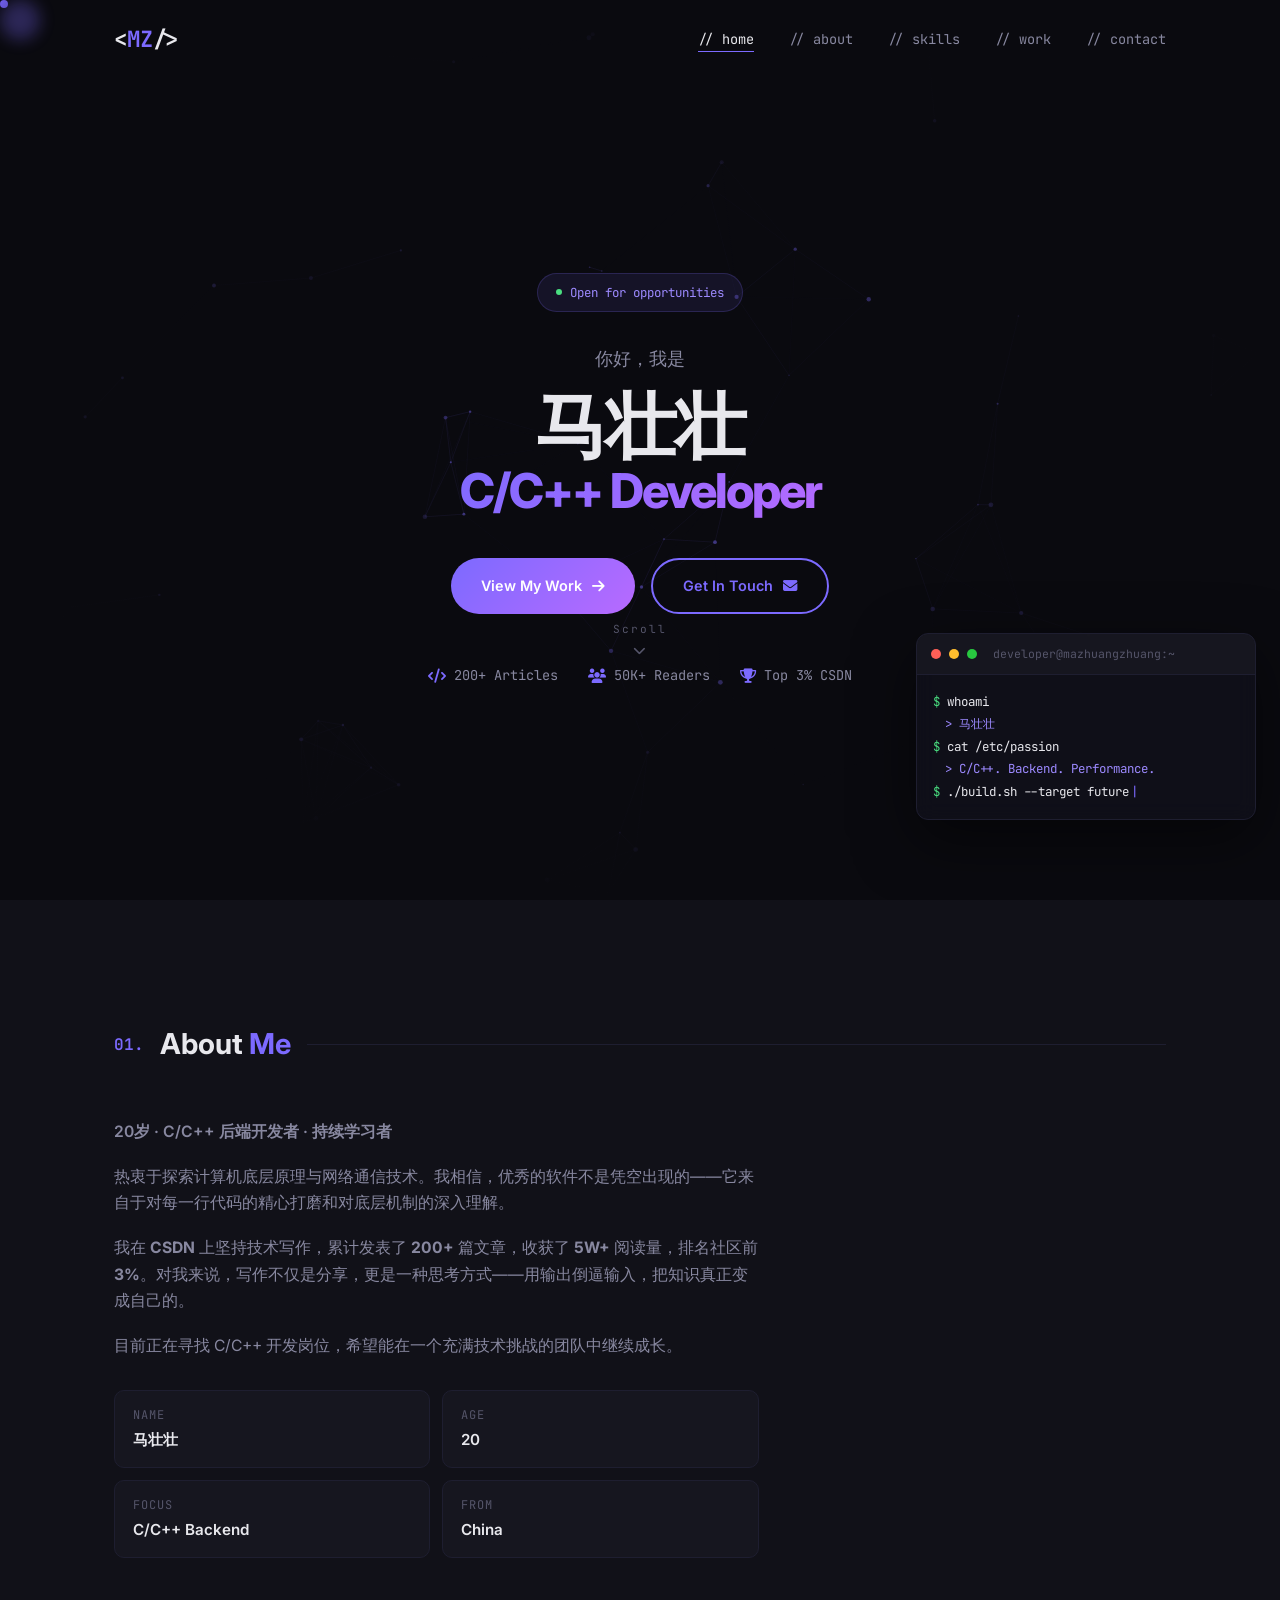
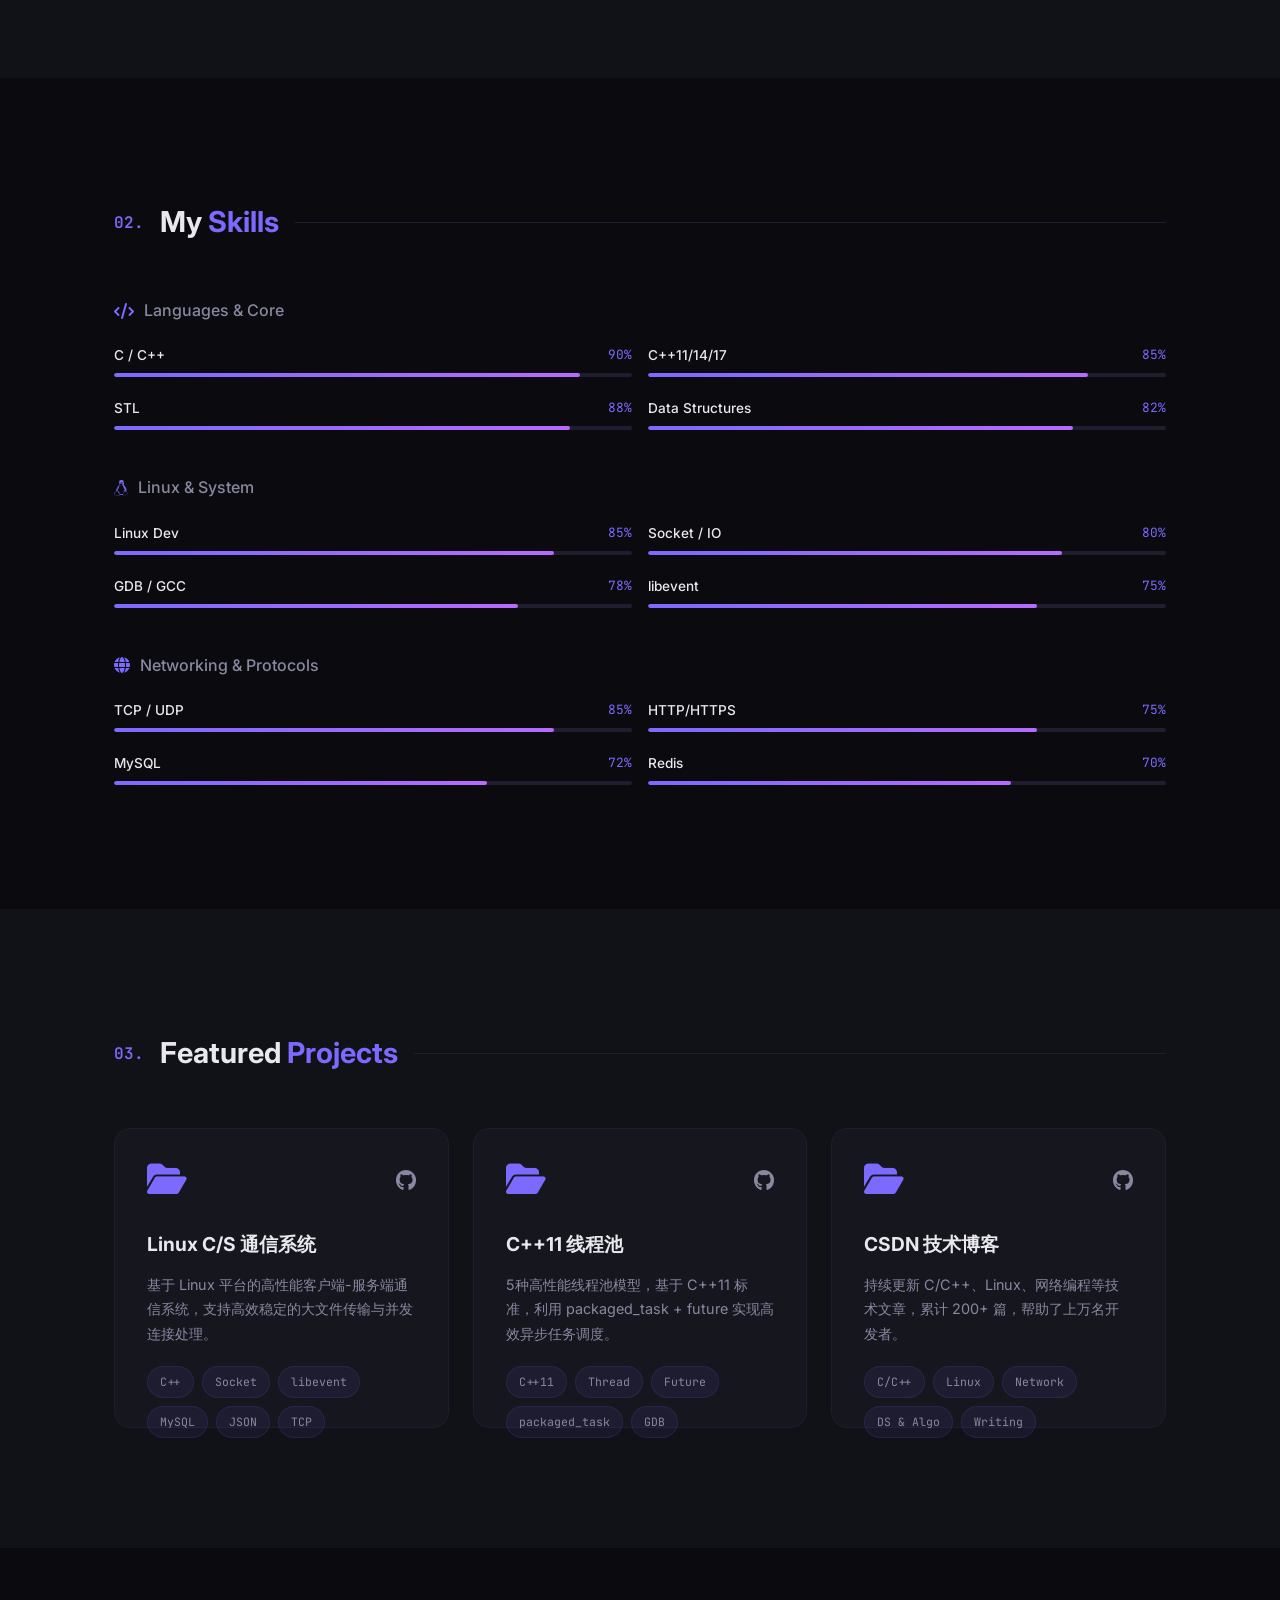
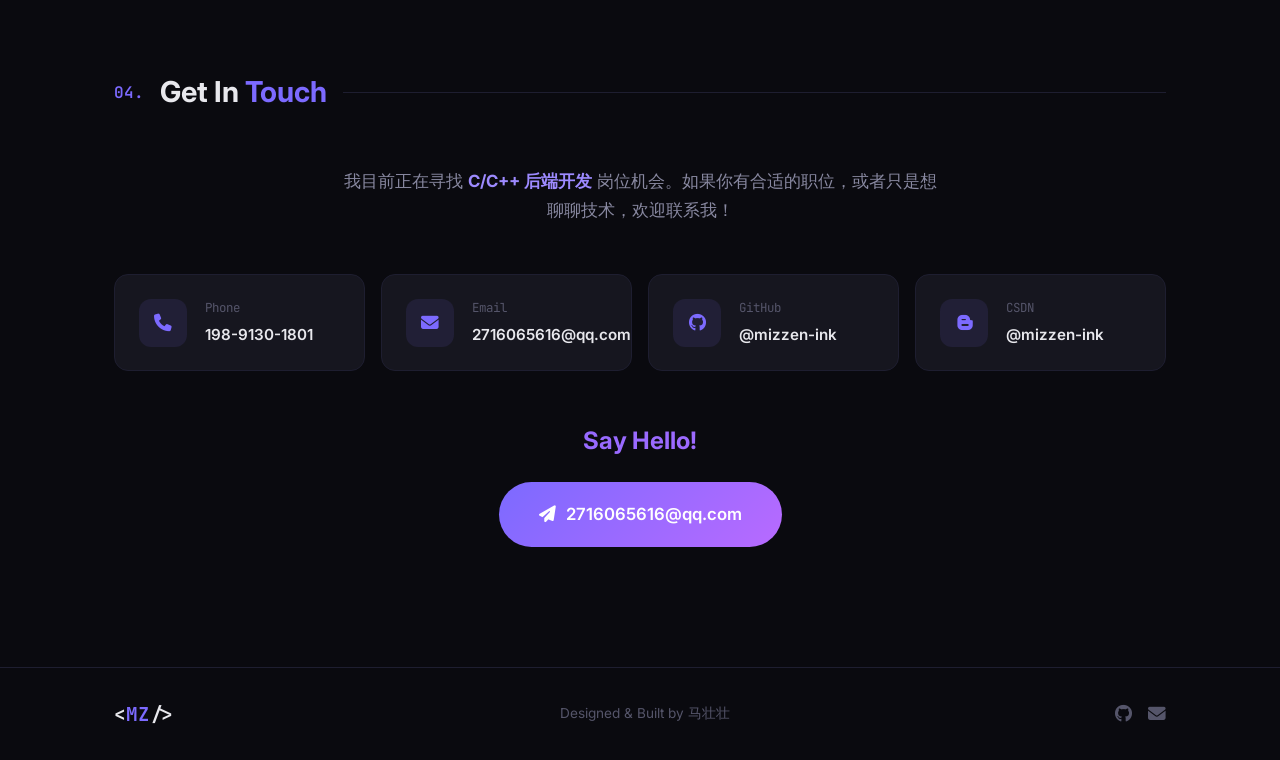
==== index.html @ 9d6bc1cf "做了属于自己的网站" ====
<!DOCTYPE html>
<html lang="zh-CN">
<head>
    <meta charset="UTF-8">
    <meta name="viewport" content="width=device-width, initial-scale=1.0">
    <title>马壮壮 | C/C++ 开发工程师</title>
    <link rel="preconnect" href="https://fonts.googleapis.com">
    <link rel="preconnect" href="https://fonts.gstatic.com" crossorigin>
    <link href="https://fonts.googleapis.com/css2?family=JetBrains+Mono:wght@400;500;600;700;800&family=Inter:wght@300;400;500;600;700;800&display=swap" rel="stylesheet">
    <link rel="stylesheet" href="https://cdnjs.cloudflare.com/ajax/libs/font-awesome/6.5.1/css/all.min.css">
    <link rel="stylesheet" href="css/style.css">
</head>
<body>
    <div id="cursor"></div>
    <div id="cursor-blur"></div>

    <nav id="navbar">
        <div class="nav-container">
            <a href="#home" class="nav-logo">&lt;<span>MZ</span>/&gt;</a>
            <ul class="nav-menu">
                <li><a href="#home" class="nav-link active">// home</a></li>
                <li><a href="#about" class="nav-link">// about</a></li>
                <li><a href="#skills" class="nav-link">// skills</a></li>
                <li><a href="#projects" class="nav-link">// work</a></li>
                <li><a href="#contact" class="nav-link">// contact</a></li>
            </ul>
            <div class="nav-toggle">
                <span></span>
                <span></span>
                <span></span>
            </div>
        </div>
    </nav>

    <section id="home" class="hero">
        <canvas id="particle-canvas"></canvas>
        <div class="hero-overlay"></div>
        <div class="hero-container">
            <div class="hero-badge">
                <span class="badge-dot"></span>
                Open for opportunities
            </div>
            <div class="hero-text">
                <p class="hero-greeting">你好，我是</p>
                <h1 class="hero-title">
                    <span class="title-line">马壮壮</span>
                    <span class="title-line title-accent">C/C++ Developer</span>
                </h1>
            </div>
            <div class="hero-actions">
                <a href="#projects" class="btn btn-primary">
                    <span>View My Work</span>
                    <i class="fas fa-arrow-right"></i>
                </a>
                <a href="#contact" class="btn btn-outline">
                    <span>Get In Touch</span>
                    <i class="fas fa-envelope"></i>
                </a>
            </div>
            <div class="hero-status">
                <div class="status-item">
                    <i class="fas fa-code"></i>
                    <span>200+ Articles</span>
                </div>
                <div class="status-item">
                    <i class="fas fa-users"></i>
                    <span>50K+ Readers</span>
                </div>
                <div class="status-item">
                    <i class="fas fa-trophy"></i>
                    <span>Top 3% CSDN</span>
                </div>
            </div>
            <div class="scroll-indicator">
                <span>Scroll</span>
                <i class="fas fa-chevron-down"></i>
            </div>
        </div>
        <div class="terminal-decoration">
            <div class="terminal-bar">
                <span class="terminal-dot red"></span>
                <span class="terminal-dot yellow"></span>
                <span class="terminal-dot green"></span>
                <span class="terminal-title">developer@mazhuangzhuang:~</span>
            </div>
            <div class="terminal-body">
                <p><span class="prompt">$</span> <span class="cmd">whoami</span></p>
                <p class="output">&gt; 马壮壮</p>
                <p><span class="prompt">$</span> <span class="cmd">cat /etc/passion</span></p>
                <p class="output">&gt; C/C++. Backend. Performance.</p>
                <p><span class="prompt">$</span> <span class="cmd typing-cmd">./build.sh --target future</span><span class="typed-cursor">|</span></p>
            </div>
        </div>
    </section>

    <section id="about" class="about">
        <div class="container">
            <div class="section-header">
                <span class="section-number">01.</span>
                <h2 class="section-title">About <span>Me</span></h2>
                <div class="section-line"></div>
            </div>
            <div class="about-grid">
                <div class="about-text">
                    <p class="about-highlight">20岁 · C/C++ 后端开发者 · 持续学习者</p>
                    <p>热衷于探索计算机底层原理与网络通信技术。我相信，优秀的软件不是凭空出现的——它来自于对每一行代码的精心打磨和对底层机制的深入理解。</p>
                    <p>我在 <strong>CSDN</strong> 上坚持技术写作，累计发表了 <strong>200+</strong> 篇文章，收获了 <strong>5W+</strong> 阅读量，排名社区前 <strong>3%</strong>。对我来说，写作不仅是分享，更是一种思考方式——用输出倒逼输入，把知识真正变成自己的。</p>
                    <p>目前正在寻找 C/C++ 开发岗位，希望能在一个充满技术挑战的团队中继续成长。</p>
                    <div class="about-info">
                        <div class="info-item">
                            <span class="info-label">Name</span>
                            <span class="info-value">马壮壮</span>
                        </div>
                        <div class="info-item">
                            <span class="info-label">Age</span>
                            <span class="info-value">20</span>
                        </div>
                        <div class="info-item">
                            <span class="info-label">Focus</span>
                            <span class="info-value">C/C++ Backend</span>
                        </div>
                        <div class="info-item">
                            <span class="info-label">From</span>
                            <span class="info-value">China</span>
                        </div>
                    </div>
                </div>
                <div class="about-stats">
                    <div class="stat-card">
                        <div class="stat-icon"><i class="fas fa-pen-fancy"></i></div>
                        <span class="stat-number" data-target="200">0</span>
                        <span class="stat-label">Articles</span>
                    </div>
                    <div class="stat-card">
                        <div class="stat-icon"><i class="fas fa-eye"></i></div>
                        <span class="stat-number" data-target="50">0</span>
                        <span class="stat-label">K+ Readers</span>
                    </div>
                    <div class="stat-card">
                        <div class="stat-icon"><i class="fas fa-chart-line"></i></div>
                        <span class="stat-number-pct">3%</span>
                        <span class="stat-label">CSDN Top</span>
                    </div>
                    <div class="stat-card">
                        <div class="stat-icon"><i class="fas fa-code-branch"></i></div>
                        <span class="stat-number" data-target="2">0</span>
                        <span class="stat-label">Projects</span>
                    </div>
                </div>
            </div>
        </div>
    </section>

    <section id="skills" class="skills">
        <div class="container">
            <div class="section-header">
                <span class="section-number">02.</span>
                <h2 class="section-title">My <span>Skills</span></h2>
                <div class="section-line"></div>
            </div>
            <div class="skills-content">
                <div class="skills-category">
                    <h3><i class="fas fa-code"></i> Languages & Core</h3>
                    <div class="skills-grid">
                        <div class="skill-item">
                            <div class="skill-info">
                                <span>C / C++</span>
                                <span class="skill-pct">90%</span>
                            </div>
                            <div class="skill-bar"><div class="skill-progress" data-width="90"></div></div>
                        </div>
                        <div class="skill-item">
                            <div class="skill-info">
                                <span>C++11/14/17</span>
                                <span class="skill-pct">85%</span>
                            </div>
                            <div class="skill-bar"><div class="skill-progress" data-width="85"></div></div>
                        </div>
                        <div class="skill-item">
                            <div class="skill-info">
                                <span>STL</span>
                                <span class="skill-pct">88%</span>
                            </div>
                            <div class="skill-bar"><div class="skill-progress" data-width="88"></div></div>
                        </div>
                        <div class="skill-item">
                            <div class="skill-info">
                                <span>Data Structures</span>
                                <span class="skill-pct">82%</span>
                            </div>
                            <div class="skill-bar"><div class="skill-progress" data-width="82"></div></div>
                        </div>
                    </div>
                </div>
                <div class="skills-category">
                    <h3><i class="fab fa-linux"></i> Linux & System</h3>
                    <div class="skills-grid">
                        <div class="skill-item">
                            <div class="skill-info">
                                <span>Linux Dev</span>
                                <span class="skill-pct">85%</span>
                            </div>
                            <div class="skill-bar"><div class="skill-progress" data-width="85"></div></div>
                        </div>
                        <div class="skill-item">
                            <div class="skill-info">
                                <span>Socket / IO</span>
                                <span class="skill-pct">80%</span>
                            </div>
                            <div class="skill-bar"><div class="skill-progress" data-width="80"></div></div>
                        </div>
                        <div class="skill-item">
                            <div class="skill-info">
                                <span>GDB / GCC</span>
                                <span class="skill-pct">78%</span>
                            </div>
                            <div class="skill-bar"><div class="skill-progress" data-width="78"></div></div>
                        </div>
                        <div class="skill-item">
                            <div class="skill-info">
                                <span>libevent</span>
                                <span class="skill-pct">75%</span>
                            </div>
                            <div class="skill-bar"><div class="skill-progress" data-width="75"></div></div>
                        </div>
                    </div>
                </div>
                <div class="skills-category">
                    <h3><i class="fas fa-globe"></i> Networking & Protocols</h3>
                    <div class="skills-grid">
                        <div class="skill-item">
                            <div class="skill-info">
                                <span>TCP / UDP</span>
                                <span class="skill-pct">85%</span>
                            </div>
                            <div class="skill-bar"><div class="skill-progress" data-width="85"></div></div>
                        </div>
                        <div class="skill-item">
                            <div class="skill-info">
                                <span>HTTP/HTTPS</span>
                                <span class="skill-pct">75%</span>
                            </div>
                            <div class="skill-bar"><div class="skill-progress" data-width="75"></div></div>
                        </div>
                        <div class="skill-item">
                            <div class="skill-info">
                                <span>MySQL</span>
                                <span class="skill-pct">72%</span>
                            </div>
                            <div class="skill-bar"><div class="skill-progress" data-width="72"></div></div>
                        </div>
                        <div class="skill-item">
                            <div class="skill-info">
                                <span>Redis</span>
                                <span class="skill-pct">70%</span>
                            </div>
                            <div class="skill-bar"><div class="skill-progress" data-width="70"></div></div>
                        </div>
                    </div>
                </div>
            </div>
        </div>
    </section>

    <section id="projects" class="projects">
        <div class="container">
            <div class="section-header">
                <span class="section-number">03.</span>
                <h2 class="section-title">Featured <span>Projects</span></h2>
                <div class="section-line"></div>
            </div>
            <div class="projects-grid">
                <div class="project-card">
                    <div class="project-card-inner">
                        <div class="project-front">
                            <div class="project-top">
                                <div class="project-folder"><i class="fas fa-folder-open"></i></div>
                                <div class="project-links">
                                    <a href="https://github.com/mizzen-ink/myproject" target="_blank" title="GitHub"><i class="fab fa-github"></i></a>
                                </div>
                            </div>
                            <h3 class="project-title">Linux C/S 通信系统</h3>
                            <p class="project-desc">基于 Linux 平台的高性能客户端-服务端通信系统，支持高效稳定的大文件传输与并发连接处理。</p>
                            <div class="project-techs">
                                <span>C++</span><span>Socket</span><span>libevent</span>
                                <span>MySQL</span><span>JSON</span><span>TCP</span>
                            </div>
                        </div>
                    </div>
                </div>
                <div class="project-card">
                    <div class="project-card-inner">
                        <div class="project-front">
                            <div class="project-top">
                                <div class="project-folder"><i class="fas fa-folder-open"></i></div>
                                <div class="project-links">
                                    <a href="https://github.com/mizzen-ink/threadpool" target="_blank" title="GitHub"><i class="fab fa-github"></i></a>
                                </div>
                            </div>
                            <h3 class="project-title">C++11 线程池</h3>
                            <p class="project-desc">5种高性能线程池模型，基于 C++11 标准，利用 packaged_task + future 实现高效异步任务调度。</p>
                            <div class="project-techs">
                                <span>C++11</span><span>Thread</span><span>Future</span>
                                <span>packaged_task</span><span>GDB</span>
                            </div>
                        </div>
                    </div>
                </div>
                <div class="project-card">
                    <div class="project-card-inner">
                        <div class="project-front">
                            <div class="project-top">
                                <div class="project-folder"><i class="fas fa-folder-open"></i></div>
                                <div class="project-links">
                                    <a href="https://github.com/mizzen-ink" target="_blank" title="GitHub"><i class="fab fa-github"></i></a>
                                </div>
                            </div>
                            <h3 class="project-title">CSDN 技术博客</h3>
                            <p class="project-desc">持续更新 C/C++、Linux、网络编程等技术文章，累计 200+ 篇，帮助了上万名开发者。</p>
                            <div class="project-techs">
                                <span>C/C++</span><span>Linux</span><span>Network</span>
                                <span>DS & Algo</span><span>Writing</span>
                            </div>
                        </div>
                    </div>
                </div>
            </div>
        </div>
    </section>

    <section id="contact" class="contact">
        <div class="container">
            <div class="section-header">
                <span class="section-number">04.</span>
                <h2 class="section-title">Get In <span>Touch</span></h2>
                <div class="section-line"></div>
            </div>
            <div class="contact-content">
                <div class="contact-text">
                    <p>我目前正在寻找 <strong>C/C++ 后端开发</strong> 岗位机会。如果你有合适的职位，或者只是想聊聊技术，欢迎联系我！</p>
                </div>
                <div class="contact-cards">
                    <a href="tel:19891301801" class="contact-card">
                        <div class="contact-card-icon"><i class="fas fa-phone"></i></div>
                        <div class="contact-card-info">
                            <span class="contact-card-label">Phone</span>
                            <span class="contact-card-value">198-9130-1801</span>
                        </div>
                    </a>
                    <a href="mailto:2716065616@qq.com" class="contact-card">
                        <div class="contact-card-icon"><i class="fas fa-envelope"></i></div>
                        <div class="contact-card-info">
                            <span class="contact-card-label">Email</span>
                            <span class="contact-card-value">2716065616@qq.com</span>
                        </div>
                    </a>
                    <a href="https://github.com/mizzen-ink" target="_blank" class="contact-card">
                        <div class="contact-card-icon"><i class="fab fa-github"></i></div>
                        <div class="contact-card-info">
                            <span class="contact-card-label">GitHub</span>
                            <span class="contact-card-value">@mizzen-ink</span>
                        </div>
                    </a>
                    <a href="https://blog.csdn.net/" target="_blank" class="contact-card">
                        <div class="contact-card-icon"><i class="fab fa-blogger-b"></i></div>
                        <div class="contact-card-info">
                            <span class="contact-card-label">CSDN</span>
                            <span class="contact-card-value">@mizzen-ink</span>
                        </div>
                    </a>
                </div>
                <div class="contact-cta">
                    <p>Say Hello!</p>
                    <a href="mailto:2716065616@qq.com" class="btn btn-primary btn-large">
                        <i class="fas fa-paper-plane"></i>
                        <span>2716065616@qq.com</span>
                    </a>
                </div>
            </div>
        </div>
    </section>

    <footer>
        <div class="footer-container">
            <div class="footer-logo">&lt;<span>MZ</span>/&gt;</div>
            <p class="footer-text">Designed & Built by 马壮壮</p>
            <div class="footer-socials">
                <a href="https://github.com/mizzen-ink" target="_blank"><i class="fab fa-github"></i></a>
                <a href="mailto:2716065616@qq.com"><i class="fas fa-envelope"></i></a>
            </div>
        </div>
    </footer>

    <script src="js/main.js"></script>
</body>
</html>
---- css/style.css ----
/* ============================================
   马壮壮 | Personal Portfolio
   Modern Dark Theme with Glassmorphism
   ============================================ */

:root {
    --bg-primary: #0a0a0f;
    --bg-secondary: #111118;
    --bg-card: #16161f;
    --bg-card-hover: #1c1c2a;
    --text-primary: #e8e8ed;
    --text-secondary: #8888a0;
    --text-muted: #55556a;
    --accent: #7c6aff;
    --accent-light: #9d8aff;
    --accent-glow: rgba(124, 106, 255, 0.25);
    --accent-gradient: linear-gradient(135deg, #7c6aff, #b86aff);
    --border: #1e1e30;
    --border-light: #2a2a40;
    --font-mono: 'JetBrains Mono', 'Fira Code', monospace;
    --font-sans: 'Inter', -apple-system, 'PingFang SC', 'Microsoft YaHei', sans-serif;
    --transition: all 0.3s cubic-bezier(0.4, 0, 0.2, 1);
    --shadow: 0 8px 40px rgba(0, 0, 0, 0.3);
    --glow: 0 0 40px var(--accent-glow);
}

* { margin: 0; padding: 0; box-sizing: border-box; }

html { scroll-behavior: smooth; scrollbar-width: thin; scrollbar-color: var(--accent) var(--bg-primary); }

::-webkit-scrollbar { width: 6px; }
::-webkit-scrollbar-track { background: var(--bg-primary); }
::-webkit-scrollbar-thumb { background: var(--accent); border-radius: 3px; }

body {
    font-family: var(--font-sans);
    background: var(--bg-primary);
    color: var(--text-primary);
    line-height: 1.7;
    overflow-x: hidden;
    cursor: none;
}

a { text-decoration: none; color: inherit; }
ul { list-style: none; }

.container {
    max-width: 1100px;
    margin: 0 auto;
    padding: 0 24px;
}

/* ============================================
   Custom Cursor
   ============================================ */
#cursor {
    position: fixed;
    width: 8px;
    height: 8px;
    background: var(--accent);
    border-radius: 50%;
    pointer-events: none;
    z-index: 9999;
    transition: transform 0.1s;
    mix-blend-mode: difference;
}
#cursor-blur {
    position: fixed;
    width: 40px;
    height: 40px;
    background: var(--accent);
    border-radius: 50%;
    pointer-events: none;
    z-index: 9998;
    filter: blur(8px);
    opacity: 0.3;
    transition: all 0.15s;
}

/* ============================================
   Navigation
   ============================================ */
#navbar {
    position: fixed;
    top: 0;
    width: 100%;
    z-index: 1000;
    padding: 20px 0;
    transition: var(--transition);
}
#navbar.scrolled {
    background: rgba(10, 10, 15, 0.85);
    backdrop-filter: blur(20px);
    -webkit-backdrop-filter: blur(20px);
    border-bottom: 1px solid var(--border);
    padding: 12px 0;
}
.nav-container {
    max-width: 1100px;
    margin: 0 auto;
    padding: 0 24px;
    display: flex;
    justify-content: space-between;
    align-items: center;
}
.nav-logo {
    font-family: var(--font-mono);
    font-size: 1.4rem;
    font-weight: 700;
    color: var(--text-primary);
}
.nav-logo span { color: var(--accent); }
.nav-menu { display: flex; gap: 35px; }
.nav-link {
    font-family: var(--font-mono);
    font-size: 0.85rem;
    color: var(--text-secondary);
    transition: var(--transition);
    position: relative;
}
.nav-link::after {
    content: '';
    position: absolute;
    bottom: -4px;
    left: 0;
    width: 0;
    height: 1.5px;
    background: var(--accent);
    transition: var(--transition);
}
.nav-link:hover, .nav-link.active { color: var(--text-primary); }
.nav-link:hover::after, .nav-link.active::after { width: 100%; }
.nav-toggle { display: none; flex-direction: column; gap: 5px; cursor: pointer; padding: 5px; }
.nav-toggle span {
    display: block;
    width: 26px;
    height: 2px;
    background: var(--text-primary);
    border-radius: 2px;
    transition: var(--transition);
}
.nav-toggle.active span:nth-child(1) { transform: rotate(45deg) translate(5px, 5px); }
.nav-toggle.active span:nth-child(2) { opacity: 0; }
.nav-toggle.active span:nth-child(3) { transform: rotate(-45deg) translate(5px, -5px); }

/* ============================================
   Section Header
   ============================================ */
.section-header {
    display: flex;
    align-items: center;
    gap: 16px;
    margin-bottom: 50px;
}
.section-number {
    font-family: var(--font-mono);
    font-size: 1rem;
    color: var(--accent);
    font-weight: 600;
}
.section-title {
    font-size: 1.8rem;
    font-weight: 700;
    white-space: nowrap;
}
.section-title span { color: var(--accent); }
.section-line {
    flex: 1;
    height: 1px;
    background: var(--border);
}

/* ============================================
   Hero Section
   ============================================ */
.hero {
    min-height: 100vh;
    display: flex;
    align-items: center;
    justify-content: center;
    position: relative;
    overflow: hidden;
    padding: 120px 24px 60px;
}
#particle-canvas {
    position: absolute;
    top: 0; left: 0;
    width: 100%; height: 100%;
    z-index: 0;
}
.hero-overlay {
    position: absolute;
    top: 0; left: 0;
    width: 100%; height: 100%;
    background: radial-gradient(ellipse at center, transparent 0%, var(--bg-primary) 70%);
    z-index: 1;
}
.hero-container {
    position: relative;
    z-index: 2;
    text-align: center;
    max-width: 800px;
}
.hero-badge {
    display: inline-flex;
    align-items: center;
    gap: 8px;
    font-family: var(--font-mono);
    font-size: 0.78rem;
    color: var(--accent-light);
    background: rgba(124, 106, 255, 0.1);
    border: 1px solid rgba(124, 106, 255, 0.2);
    padding: 8px 18px;
    border-radius: 50px;
    margin-bottom: 32px;
    animation: fadeInUp 0.8s ease;
}
.badge-dot {
    width: 6px; height: 6px;
    background: #4ade80;
    border-radius: 50%;
    animation: pulse-dot 2s infinite;
}
@keyframes pulse-dot {
    0%, 100% { opacity: 1; }
    50% { opacity: 0.4; }
}
.hero-text { margin-bottom: 40px; }
.hero-greeting {
    font-size: 1.1rem;
    color: var(--text-secondary);
    margin-bottom: 12px;
    animation: fadeInUp 0.8s ease 0.1s both;
}
.hero-title { animation: fadeInUp 0.8s ease 0.2s both; }
.title-line {
    display: block;
    font-size: clamp(2.8rem, 8vw, 4.5rem);
    font-weight: 800;
    line-height: 1.1;
    letter-spacing: -2px;
}
.title-accent {
    background: var(--accent-gradient);
    -webkit-background-clip: text;
    -webkit-text-fill-color: transparent;
    background-clip: text;
    font-size: clamp(1.8rem, 5vw, 3rem);
}
.hero-actions {
    display: flex;
    justify-content: center;
    gap: 16px;
    margin-bottom: 50px;
    animation: fadeInUp 0.8s ease 0.4s both;
}
.hero-status {
    display: flex;
    justify-content: center;
    gap: 30px;
    animation: fadeInUp 0.8s ease 0.5s both;
}
.status-item {
    display: flex;
    align-items: center;
    gap: 8px;
    font-size: 0.85rem;
    color: var(--text-secondary);
    font-family: var(--font-mono);
}
.status-item i {
    color: var(--accent);
    font-size: 0.9rem;
}
.scroll-indicator {
    position: absolute;
    bottom: 30px;
    left: 50%;
    transform: translateX(-50%);
    display: flex;
    flex-direction: column;
    align-items: center;
    gap: 6px;
    color: var(--text-muted);
    font-family: var(--font-mono);
    font-size: 0.7rem;
    animation: float 3s ease-in-out infinite;
    letter-spacing: 2px;
}
.scroll-indicator i { font-size: 0.8rem; }
@keyframes float {
    0%, 100% { transform: translateX(-50%) translateY(0); }
    50% { transform: translateX(-50%) translateY(8px); }
}

/* ============================================
   Terminal Decoration
   ============================================ */
.terminal-decoration {
    position: absolute;
    bottom: 80px;
    right: 24px;
    width: 340px;
    background: rgba(16, 16, 26, 0.9);
    border: 1px solid var(--border);
    border-radius: 12px;
    overflow: hidden;
    backdrop-filter: blur(10px);
    box-shadow: 0 20px 60px rgba(0,0,0,0.5);
    animation: fadeIn 1s ease 0.8s both;
    z-index: 2;
}
.terminal-bar {
    display: flex;
    align-items: center;
    gap: 8px;
    padding: 10px 14px;
    background: rgba(255,255,255,0.03);
    border-bottom: 1px solid var(--border);
}
.terminal-dot { width: 10px; height: 10px; border-radius: 50%; }
.terminal-dot.red { background: #ff5f57; }
.terminal-dot.yellow { background: #ffbd2e; }
.terminal-dot.green { background: #28c840; }
.terminal-title {
    font-family: var(--font-mono);
    font-size: 0.72rem;
    color: var(--text-muted);
    margin-left: 8px;
}
.terminal-body {
    padding: 16px;
    font-family: var(--font-mono);
    font-size: 0.78rem;
    line-height: 1.8;
}
.terminal-body .prompt { color: #4ade80; }
.terminal-body .cmd { color: var(--text-primary); }
.terminal-body .output { color: var(--accent-light); margin-left: 12px; }
.typing-cmd { color: var(--text-primary); }
.typed-cursor {
    display: inline-block;
    color: var(--accent);
    animation: blink 0.7s infinite;
    margin-left: 2px;
}
@keyframes blink {
    0%, 100% { opacity: 1; }
    50% { opacity: 0; }
}

/* ============================================
   Buttons
   ============================================ */
.btn {
    display: inline-flex;
    align-items: center;
    gap: 10px;
    padding: 14px 30px;
    border-radius: 50px;
    font-family: var(--font-sans);
    font-size: 0.9rem;
    font-weight: 600;
    cursor: pointer;
    transition: var(--transition);
    border: 2px solid transparent;
}
.btn-primary {
    background: var(--accent-gradient);
    color: white;
    border: none;
    position: relative;
    overflow: hidden;
}
.btn-primary::before {
    content: '';
    position: absolute;
    top: 0; left: -100%;
    width: 100%; height: 100%;
    background: linear-gradient(90deg, transparent, rgba(255,255,255,0.15), transparent);
    transition: 0.5s;
}
.btn-primary:hover::before { left: 100%; }
.btn-primary:hover {
    transform: translateY(-2px);
    box-shadow: 0 12px 35px rgba(124, 106, 255, 0.4);
}
.btn-outline {
    background: transparent;
    border-color: var(--accent);
    color: var(--accent);
}
.btn-outline:hover {
    background: rgba(124, 106, 255, 0.1);
    transform: translateY(-2px);
}
.btn-large { padding: 18px 40px; font-size: 1.05rem; }

/* ============================================
   About
   ============================================ */
.about {
    padding: 120px 0;
    background: var(--bg-secondary);
    position: relative;
}
.about-grid {
    display: grid;
    grid-template-columns: 1.3fr 0.7fr;
    gap: 60px;
    align-items: start;
}
.about-highlight {
    font-size: 1.2rem;
    color: var(--accent-light);
    font-weight: 600;
    margin-bottom: 20px;
}
.about-text p {
    color: var(--text-secondary);
    margin-bottom: 18px;
    font-size: 0.98rem;
}
.about-info {
    display: grid;
    grid-template-columns: 1fr 1fr;
    gap: 12px;
    margin-top: 30px;
}
.info-item {
    display: flex;
    flex-direction: column;
    gap: 2px;
    background: var(--bg-card);
    padding: 14px 18px;
    border-radius: 10px;
    border: 1px solid var(--border);
}
.info-label {
    font-size: 0.75rem;
    color: var(--text-muted);
    font-family: var(--font-mono);
    text-transform: uppercase;
    letter-spacing: 1px;
}
.info-value {
    font-size: 0.95rem;
    font-weight: 600;
}
.about-stats {
    display: grid;
    grid-template-columns: 1fr 1fr;
    gap: 16px;
}
.stat-card {
    background: var(--bg-card);
    padding: 28px 20px;
    border-radius: 16px;
    border: 1px solid var(--border);
    text-align: center;
    transition: var(--transition);
    position: relative;
    overflow: hidden;
}
.stat-card::before {
    content: '';
    position: absolute;
    top: 0; left: 0;
    width: 100%; height: 2px;
    background: var(--accent-gradient);
    opacity: 0;
    transition: var(--transition);
}
.stat-card:hover {
    border-color: rgba(124, 106, 255, 0.3);
    transform: translateY(-4px);
    box-shadow: var(--shadow);
}
.stat-card:hover::before { opacity: 1; }
.stat-icon {
    font-size: 1.5rem;
    color: var(--accent);
    margin-bottom: 12px;
}
.stat-number, .stat-number-pct {
    display: block;
    font-size: 2rem;
    font-weight: 800;
    background: var(--accent-gradient);
    -webkit-background-clip: text;
    -webkit-text-fill-color: transparent;
    background-clip: text;
    font-family: var(--font-mono);
}
.stat-label {
    display: block;
    font-size: 0.82rem;
    color: var(--text-secondary);
    margin-top: 4px;
}

/* ============================================
   Skills
   ============================================ */
.skills {
    padding: 120px 0;
    background: var(--bg-primary);
}
.skills-content {
    display: flex;
    flex-direction: column;
    gap: 40px;
}
.skills-category h3 {
    font-size: 1rem;
    color: var(--text-secondary);
    margin-bottom: 20px;
    display: flex;
    align-items: center;
    gap: 10px;
    font-weight: 500;
}
.skills-category h3 i { color: var(--accent); }
.skills-grid {
    display: grid;
    grid-template-columns: 1fr 1fr;
    gap: 16px;
}
.skill-item { margin-bottom: 4px; }
.skill-info {
    display: flex;
    justify-content: space-between;
    margin-bottom: 6px;
    font-size: 0.85rem;
}
.skill-info span:first-child { color: var(--text-primary); font-weight: 500; }
.skill-pct { color: var(--accent); font-family: var(--font-mono); font-size: 0.8rem; }
.skill-bar {
    height: 4px;
    background: var(--border);
    border-radius: 4px;
    overflow: hidden;
}
.skill-progress {
    height: 100%;
    background: var(--accent-gradient);
    border-radius: 4px;
    width: 0;
    transition: width 1.2s cubic-bezier(0.4, 0, 0.2, 1);
}

/* ============================================
   Projects
   ============================================ */
.projects {
    padding: 120px 0;
    background: var(--bg-secondary);
}
.projects-grid {
    display: grid;
    grid-template-columns: repeat(auto-fit, minmax(320px, 1fr));
    gap: 24px;
}
.project-card {
    perspective: 1000px;
    height: 300px;
}
.project-card-inner {
    position: relative;
    width: 100%;
    height: 100%;
    transition: transform 0.6s cubic-bezier(0.4, 0, 0.2, 1);
    transform-style: preserve-3d;
}
.project-card:hover .project-card-inner {
    transform: rotateY(10deg) rotateX(-5deg);
}
.project-front {
    position: absolute;
    width: 100%;
    height: 100%;
    background: var(--bg-card);
    border: 1px solid var(--border);
    border-radius: 16px;
    padding: 32px;
    display: flex;
    flex-direction: column;
    backface-visibility: hidden;
    transition: var(--transition);
}
.project-card:hover .project-front {
    border-color: rgba(124, 106, 255, 0.3);
    box-shadow: 0 20px 60px rgba(124, 106, 255, 0.08);
}
.project-top {
    display: flex;
    justify-content: space-between;
    align-items: center;
    margin-bottom: 28px;
}
.project-folder i { font-size: 2.2rem; color: var(--accent); }
.project-links a {
    color: var(--text-secondary);
    font-size: 1.3rem;
    transition: var(--transition);
}
.project-links a:hover { color: var(--accent); transform: translateY(-2px); }
.project-title {
    font-size: 1.2rem;
    font-weight: 700;
    margin-bottom: 12px;
}
.project-desc {
    color: var(--text-secondary);
    font-size: 0.9rem;
    line-height: 1.7;
    flex: 1;
}
.project-techs {
    display: flex;
    flex-wrap: wrap;
    gap: 8px;
    margin-top: 20px;
}
.project-techs span {
    font-family: var(--font-mono);
    font-size: 0.72rem;
    color: var(--text-secondary);
    background: rgba(124, 106, 255, 0.08);
    padding: 5px 12px;
    border-radius: 50px;
    border: 1px solid rgba(124, 106, 255, 0.12);
}

/* ============================================
   Contact
   ============================================ */
.contact {
    padding: 120px 0;
    background: var(--bg-primary);
}
.contact-text {
    text-align: center;
    max-width: 600px;
    margin: 0 auto 50px;
    font-size: 1.05rem;
    color: var(--text-secondary);
}
.contact-text strong { color: var(--accent-light); }
.contact-cards {
    display: grid;
    grid-template-columns: repeat(auto-fit, minmax(240px, 1fr));
    gap: 16px;
    margin-bottom: 50px;
}
.contact-card {
    display: flex;
    align-items: center;
    gap: 18px;
    background: var(--bg-card);
    border: 1px solid var(--border);
    border-radius: 14px;
    padding: 22px 24px;
    transition: var(--transition);
}
.contact-card:hover {
    border-color: rgba(124, 106, 255, 0.3);
    transform: translateY(-3px);
    box-shadow: var(--shadow);
}
.contact-card-icon {
    width: 48px;
    height: 48px;
    display: flex;
    align-items: center;
    justify-content: center;
    background: rgba(124, 106, 255, 0.1);
    border-radius: 12px;
    color: var(--accent);
    font-size: 1.1rem;
    flex-shrink: 0;
}
.contact-card-label {
    display: block;
    font-size: 0.78rem;
    color: var(--text-muted);
    font-family: var(--font-mono);
    margin-bottom: 4px;
}
.contact-card-value {
    display: block;
    font-size: 0.95rem;
    font-weight: 600;
}
.contact-cta {
    text-align: center;
}
.contact-cta p {
    font-size: 1.5rem;
    font-weight: 700;
    margin-bottom: 20px;
    background: var(--accent-gradient);
    -webkit-background-clip: text;
    -webkit-text-fill-color: transparent;
    background-clip: text;
}

/* ============================================
   Footer
   ============================================ */
footer {
    border-top: 1px solid var(--border);
    padding: 30px 0;
}
.footer-container {
    max-width: 1100px;
    margin: 0 auto;
    padding: 0 24px;
    display: flex;
    justify-content: space-between;
    align-items: center;
}
.footer-logo {
    font-family: var(--font-mono);
    font-size: 1.2rem;
    font-weight: 700;
}
.footer-logo span { color: var(--accent); }
.footer-text { color: var(--text-muted); font-size: 0.85rem; }
.footer-socials { display: flex; gap: 16px; }
.footer-socials a {
    color: var(--text-muted);
    font-size: 1.1rem;
    transition: var(--transition);
}
.footer-socials a:hover { color: var(--accent); transform: translateY(-2px); }

/* ============================================
   Animations
   ============================================ */
@keyframes fadeInUp {
    from {
        opacity: 0;
        transform: translateY(30px);
    }
    to {
        opacity: 1;
        transform: translateY(0);
    }
}
@keyframes fadeIn {
    from { opacity: 0; }
    to { opacity: 1; }
}

/* ============================================
   Responsive
   ============================================ */
@media (max-width: 968px) {
    .about-grid { grid-template-columns: 1fr; gap: 40px; }
    .terminal-decoration { display: none; }
}
@media (max-width: 768px) {
    body { cursor: auto; }
    #cursor, #cursor-blur { display: none; }
    .nav-menu {
        position: fixed;
        top: 0; right: -100%;
        width: 70%;
        height: 100vh;
        background: rgba(10, 10, 15, 0.98);
        backdrop-filter: blur(20px);
        flex-direction: column;
        justify-content: center;
        align-items: center;
        gap: 30px;
        transition: 0.4s cubic-bezier(0.4, 0, 0.2, 1);
        border-left: 1px solid var(--border);
    }
    .nav-menu.active { right: 0; }
    .nav-toggle { display: flex; }
    .hero-status { flex-direction: column; gap: 12px; align-items: center; }
    .hero-actions { flex-direction: column; align-items: center; }
    .skills-grid { grid-template-columns: 1fr; }
    .about-info { grid-template-columns: 1fr; }
    .projects-grid { grid-template-columns: 1fr; }
    .contact-cards { grid-template-columns: 1fr; }
    .footer-container { flex-direction: column; gap: 16px; text-align: center; }
    .section-title { font-size: 1.5rem; }
    .section-line { display: none; }
}
@media (max-width: 480px) {
    .about-stats { gap: 12px; }
    .stat-card { padding: 20px 16px; }
    .stat-number, .stat-number-pct { font-size: 1.6rem; }
}
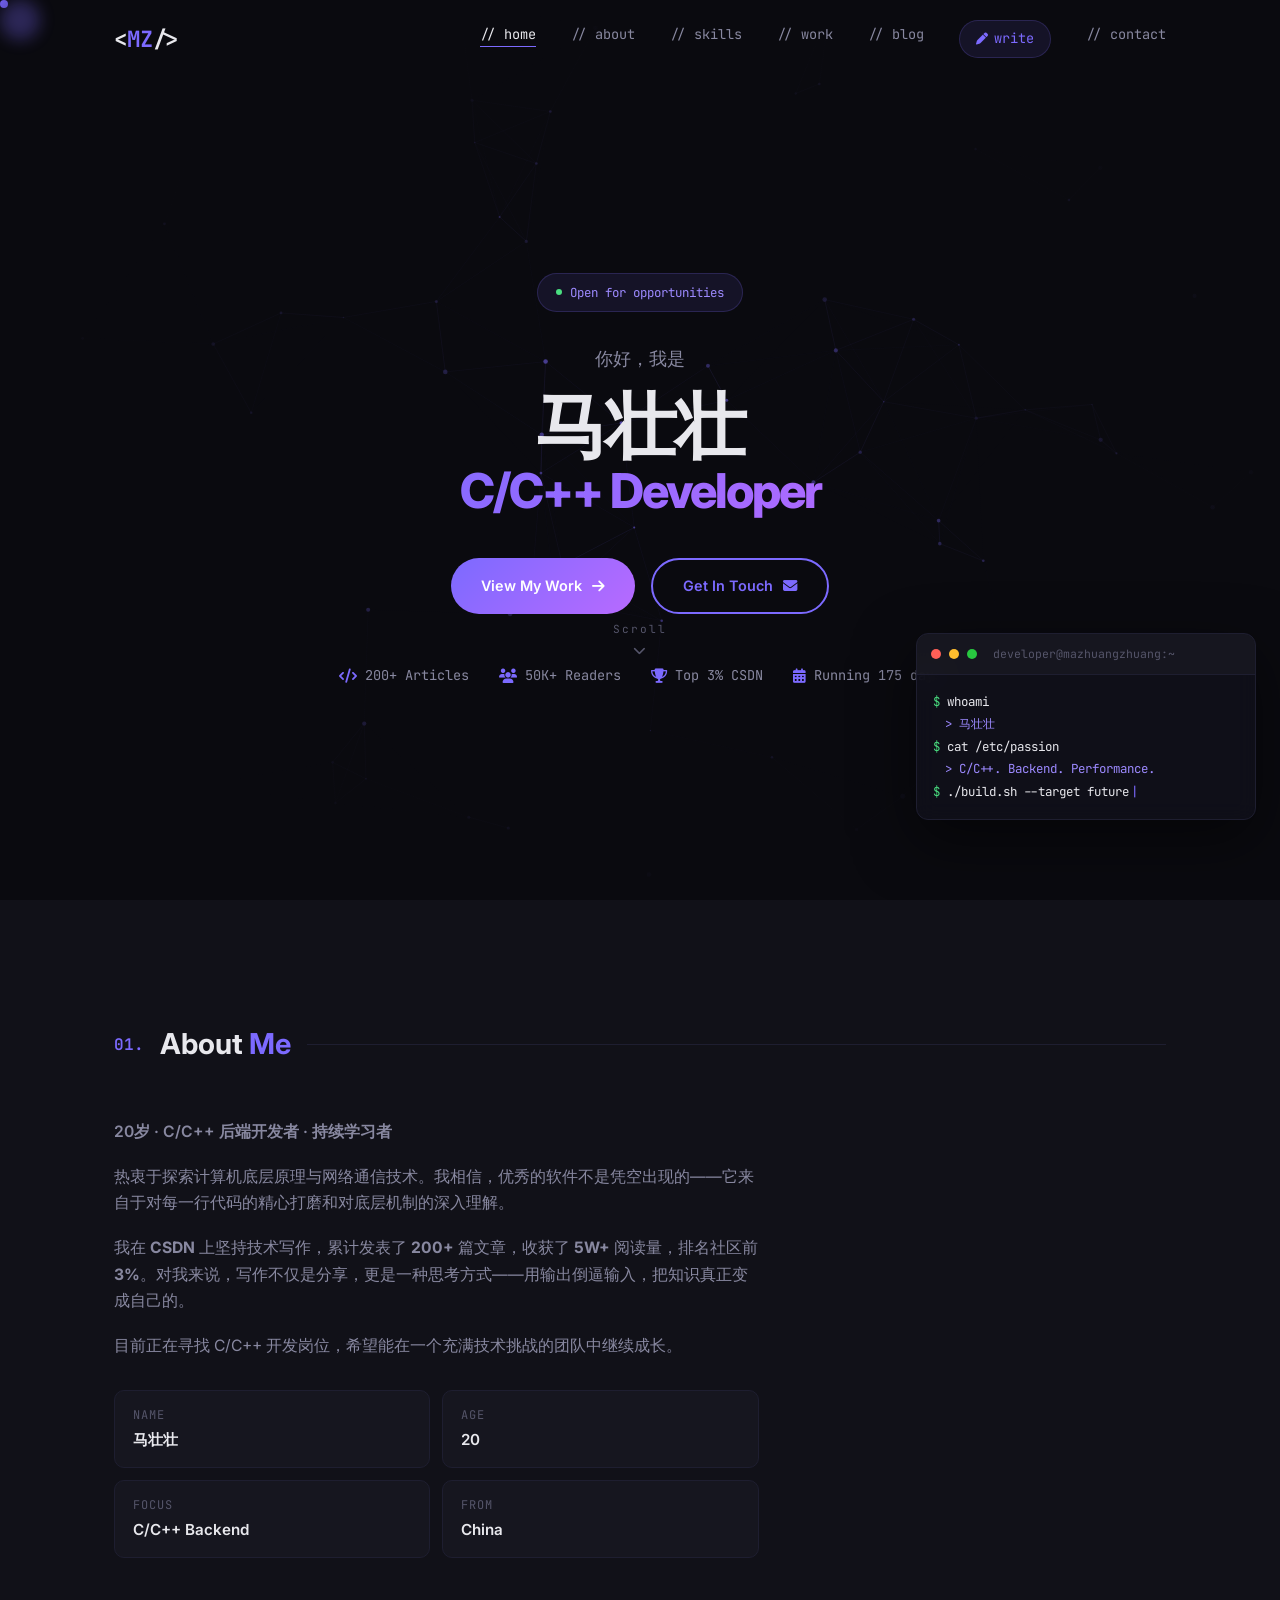
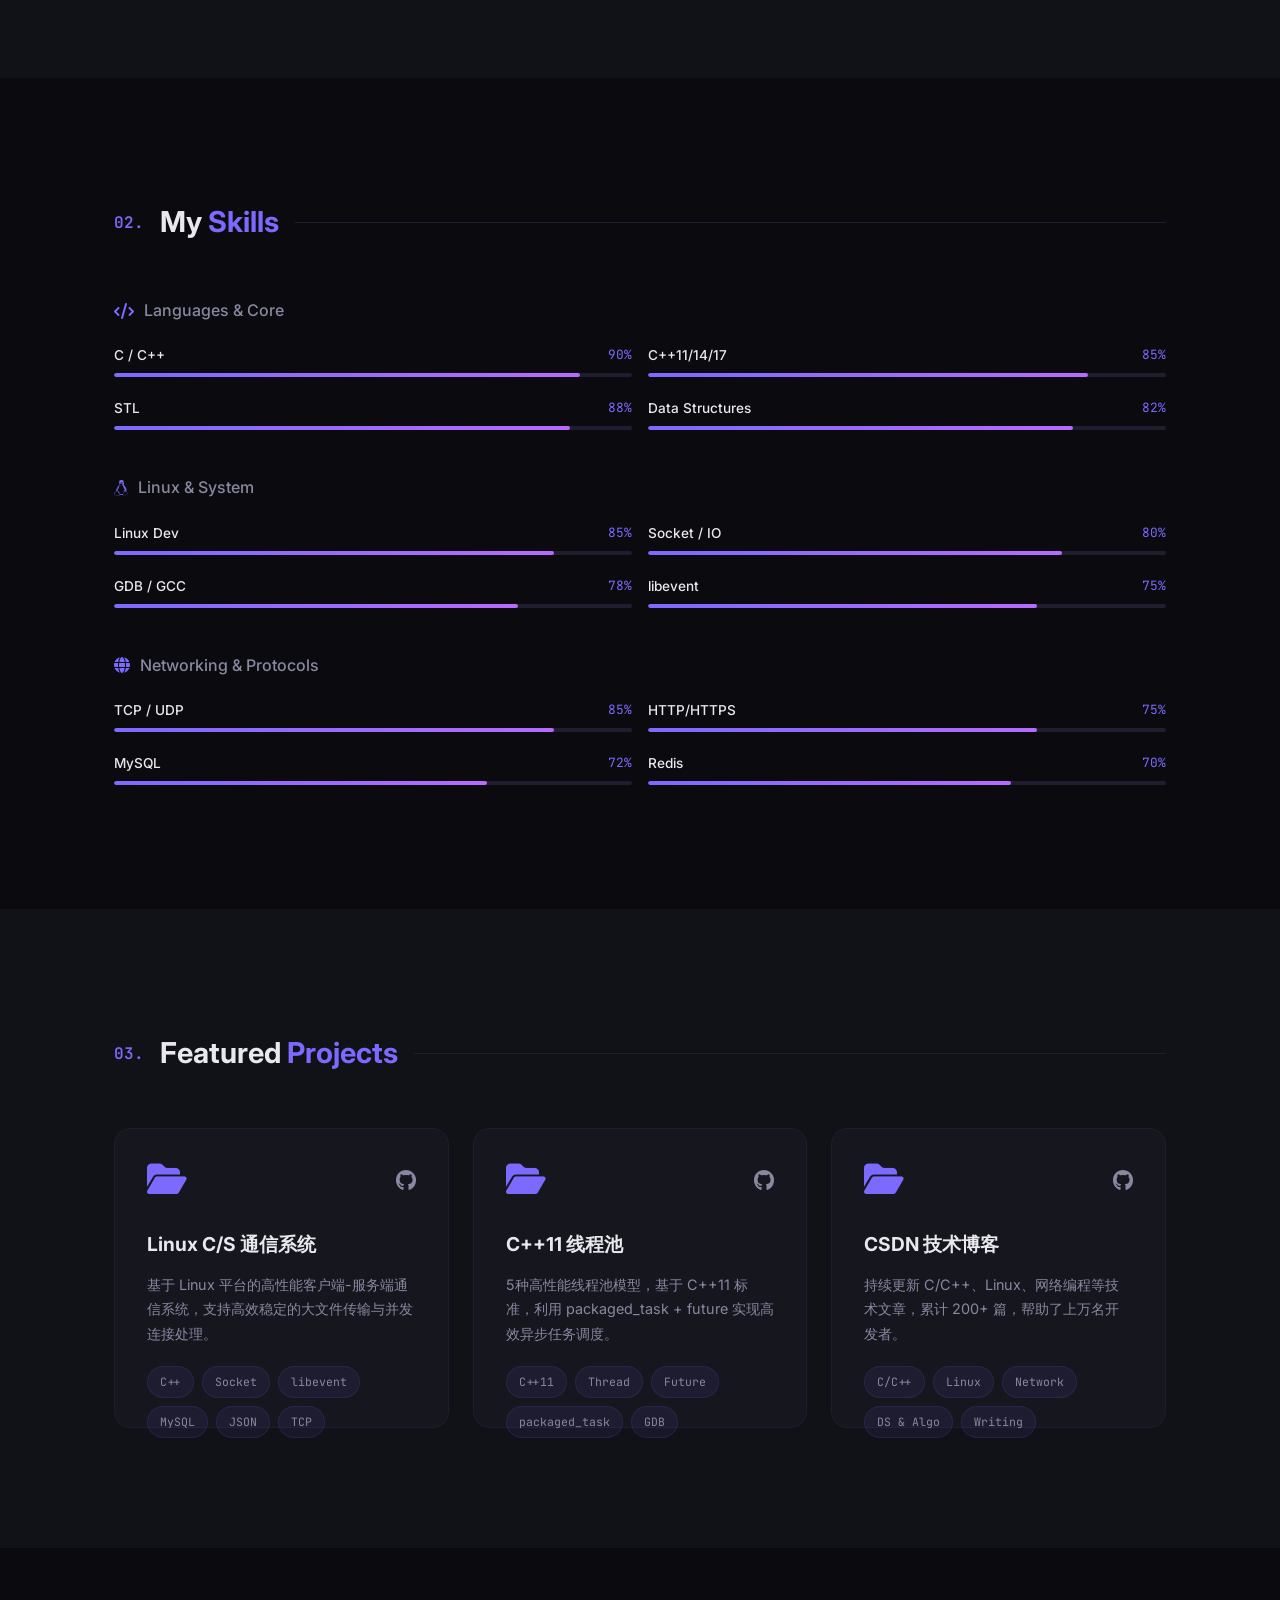
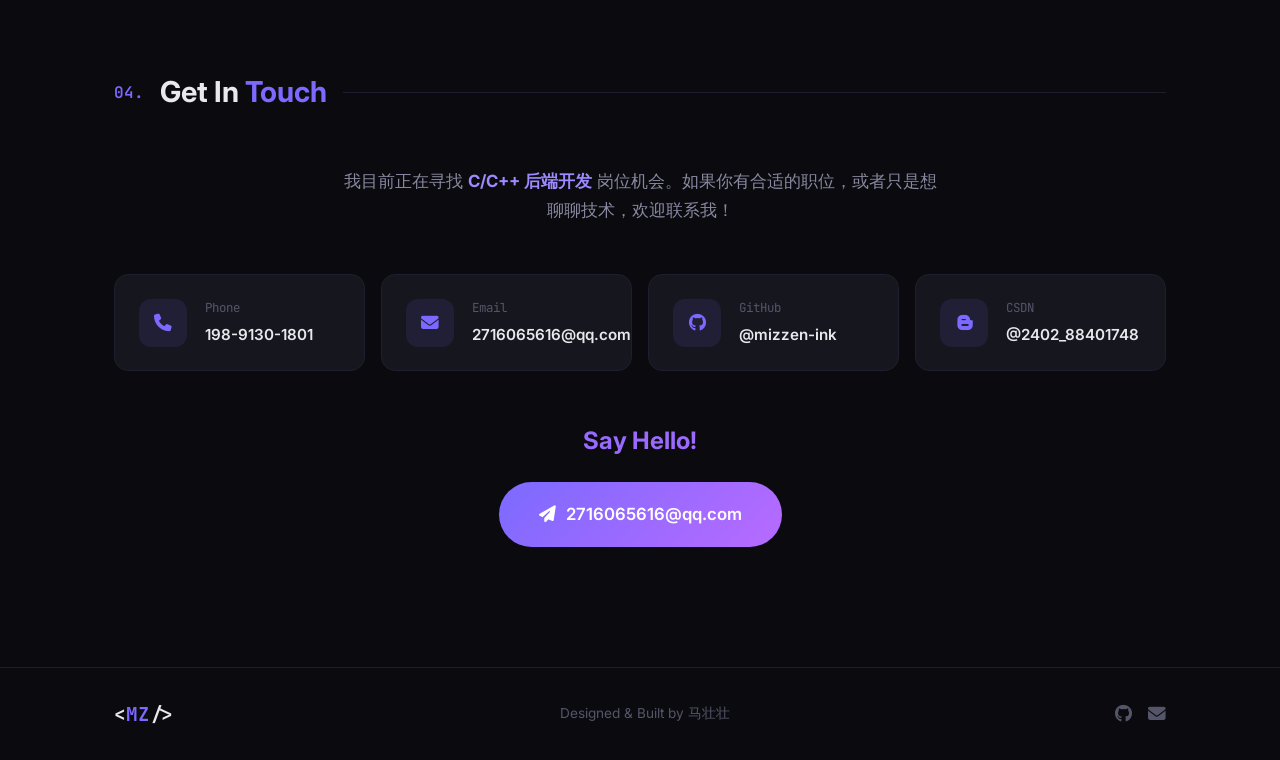
==== commit 39c1b0f4: "feat: add blog system, editor, and articles from CSDN - Add blog list page with tag filtering and se" ====
--- a/index.html
+++ b/index.html
@@ -22,6 +22,8 @@
                 <li><a href="#about" class="nav-link">// about</a></li>
                 <li><a href="#skills" class="nav-link">// skills</a></li>
                 <li><a href="#projects" class="nav-link">// work</a></li>
+                <li><a href="blog.html" class="nav-link">// blog</a></li>
+                <li><a href="editor/" class="nav-link nav-write"><i class="fas fa-pen"></i> write</a></li>
                 <li><a href="#contact" class="nav-link">// contact</a></li>
             </ul>
             <div class="nav-toggle">
@@ -69,6 +71,10 @@
                 <div class="status-item">
                     <i class="fas fa-trophy"></i>
                     <span>Top 3% CSDN</span>
+                </div>
+                <div class="status-item">
+                    <i class="fas fa-calendar-alt"></i>
+                    <span id="site-age">Loading...</span>
                 </div>
             </div>
             <div class="scroll-indicator">
@@ -361,11 +367,11 @@
                             <span class="contact-card-value">@mizzen-ink</span>
                         </div>
                     </a>
-                    <a href="https://blog.csdn.net/" target="_blank" class="contact-card">
+                    <a href="https://blog.csdn.net/2402_88401748" target="_blank" class="contact-card">
                         <div class="contact-card-icon"><i class="fab fa-blogger-b"></i></div>
                         <div class="contact-card-info">
                             <span class="contact-card-label">CSDN</span>
-                            <span class="contact-card-value">@mizzen-ink</span>
+                            <span class="contact-card-value">@2402_88401748</span>
                         </div>
                     </a>
                 </div>
--- a/css/style.css
+++ b/css/style.css
@@ -130,6 +130,19 @@
 }
 .nav-link:hover, .nav-link.active { color: var(--text-primary); }
 .nav-link:hover::after, .nav-link.active::after { width: 100%; }
+.nav-write {
+    color: var(--accent) !important;
+    background: rgba(124, 106, 255, 0.1);
+    padding: 6px 16px;
+    border-radius: 50px;
+    border: 1px solid rgba(124, 106, 255, 0.2);
+    display: flex;
+    align-items: center;
+    gap: 6px;
+}
+.nav-write i { font-size: 0.75rem; }
+.nav-write:hover { background: var(--accent) !important; color: white !important; }
+.nav-write::after { display: none; }
 .nav-toggle { display: none; flex-direction: column; gap: 5px; cursor: pointer; padding: 5px; }
 .nav-toggle span {
     display: block;
@@ -631,6 +644,158 @@
     border-radius: 50px;
     border: 1px solid rgba(124, 106, 255, 0.12);
 }
+
+/* ============================================
+   Blog Page
+   ============================================ */
+.blog-page {
+    min-height: 100vh;
+    padding-bottom: 80px;
+}
+.blog-toolbar {
+    display: flex;
+    justify-content: space-between;
+    align-items: center;
+    gap: 16px;
+    margin-bottom: 40px;
+    flex-wrap: wrap;
+}
+.blog-search {
+    position: relative;
+    flex: 1;
+    max-width: 360px;
+}
+.blog-search i {
+    position: absolute;
+    left: 14px;
+    top: 50%;
+    transform: translateY(-50%);
+    color: var(--text-muted);
+}
+.blog-search input {
+    width: 100%;
+    background: var(--bg-card);
+    border: 1px solid var(--border);
+    border-radius: 50px;
+    padding: 12px 16px 12px 42px;
+    color: var(--text-primary);
+    font-family: var(--font-sans);
+    font-size: 0.88rem;
+    outline: none;
+    transition: var(--transition);
+}
+.blog-search input:focus {
+    border-color: var(--accent);
+    box-shadow: 0 0 0 2px var(--accent-glow);
+}
+.blog-search input::placeholder { color: var(--text-muted); }
+.blog-filter {
+    display: flex;
+    gap: 8px;
+    flex-wrap: wrap;
+}
+.filter-btn {
+    padding: 8px 16px;
+    border-radius: 50px;
+    background: var(--bg-card);
+    border: 1px solid var(--border);
+    color: var(--text-secondary);
+    font-family: var(--font-sans);
+    font-size: 0.82rem;
+    cursor: pointer;
+    transition: var(--transition);
+}
+.filter-btn:hover { border-color: rgba(124, 106, 255, 0.3); color: var(--text-primary); }
+.filter-btn.active {
+    background: var(--accent);
+    border-color: var(--accent);
+    color: white;
+}
+.blog-list {
+    display: flex;
+    flex-direction: column;
+    gap: 16px;
+}
+.blog-card {
+    display: block;
+    background: var(--bg-card);
+    border: 1px solid var(--border);
+    border-radius: 16px;
+    padding: 28px 32px;
+    transition: var(--transition);
+    position: relative;
+    overflow: hidden;
+}
+.blog-card::before {
+    content: '';
+    position: absolute;
+    top: 0;
+    left: 0;
+    width: 3px;
+    height: 100%;
+    background: var(--accent-gradient);
+    opacity: 0;
+    transition: var(--transition);
+}
+.blog-card:hover {
+    border-color: rgba(124, 106, 255, 0.3);
+    transform: translateX(4px);
+    box-shadow: var(--shadow);
+}
+.blog-card:hover::before { opacity: 1; }
+.blog-card-date {
+    font-family: var(--font-mono);
+    font-size: 0.78rem;
+    color: var(--text-muted);
+    margin-bottom: 8px;
+}
+.blog-card-title {
+    font-size: 1.2rem;
+    font-weight: 700;
+    margin-bottom: 8px;
+    color: var(--text-primary);
+}
+.blog-card-desc {
+    font-size: 0.9rem;
+    color: var(--text-secondary);
+    margin-bottom: 14px;
+    line-height: 1.6;
+}
+.blog-card-tags { display: flex; gap: 6px; flex-wrap: wrap; margin-bottom: 14px; }
+.blog-tag {
+    font-size: 0.72rem;
+    color: var(--accent);
+    background: rgba(124, 106, 255, 0.08);
+    border: 1px solid rgba(124, 106, 255, 0.15);
+    padding: 4px 12px;
+    border-radius: 50px;
+    font-family: var(--font-mono);
+}
+.blog-card-arrow {
+    display: flex;
+    align-items: center;
+    gap: 6px;
+    font-family: var(--font-mono);
+    font-size: 0.78rem;
+    color: var(--accent);
+}
+.blog-card-arrow i {
+    font-size: 0.7rem;
+    transition: var(--transition);
+}
+.blog-card:hover .blog-card-arrow i { transform: translateX(4px); }
+.blog-loading, .blog-empty {
+    text-align: center;
+    padding: 80px 0;
+    color: var(--text-muted);
+}
+.blog-loading i, .blog-empty i {
+    font-size: 2.5rem;
+    color: var(--accent);
+    margin-bottom: 16px;
+}
+.blog-empty h3 { color: var(--text-primary); margin-bottom: 8px; }
+.blog-empty p { margin-bottom: 20px; }
 
 /* ============================================
    Contact
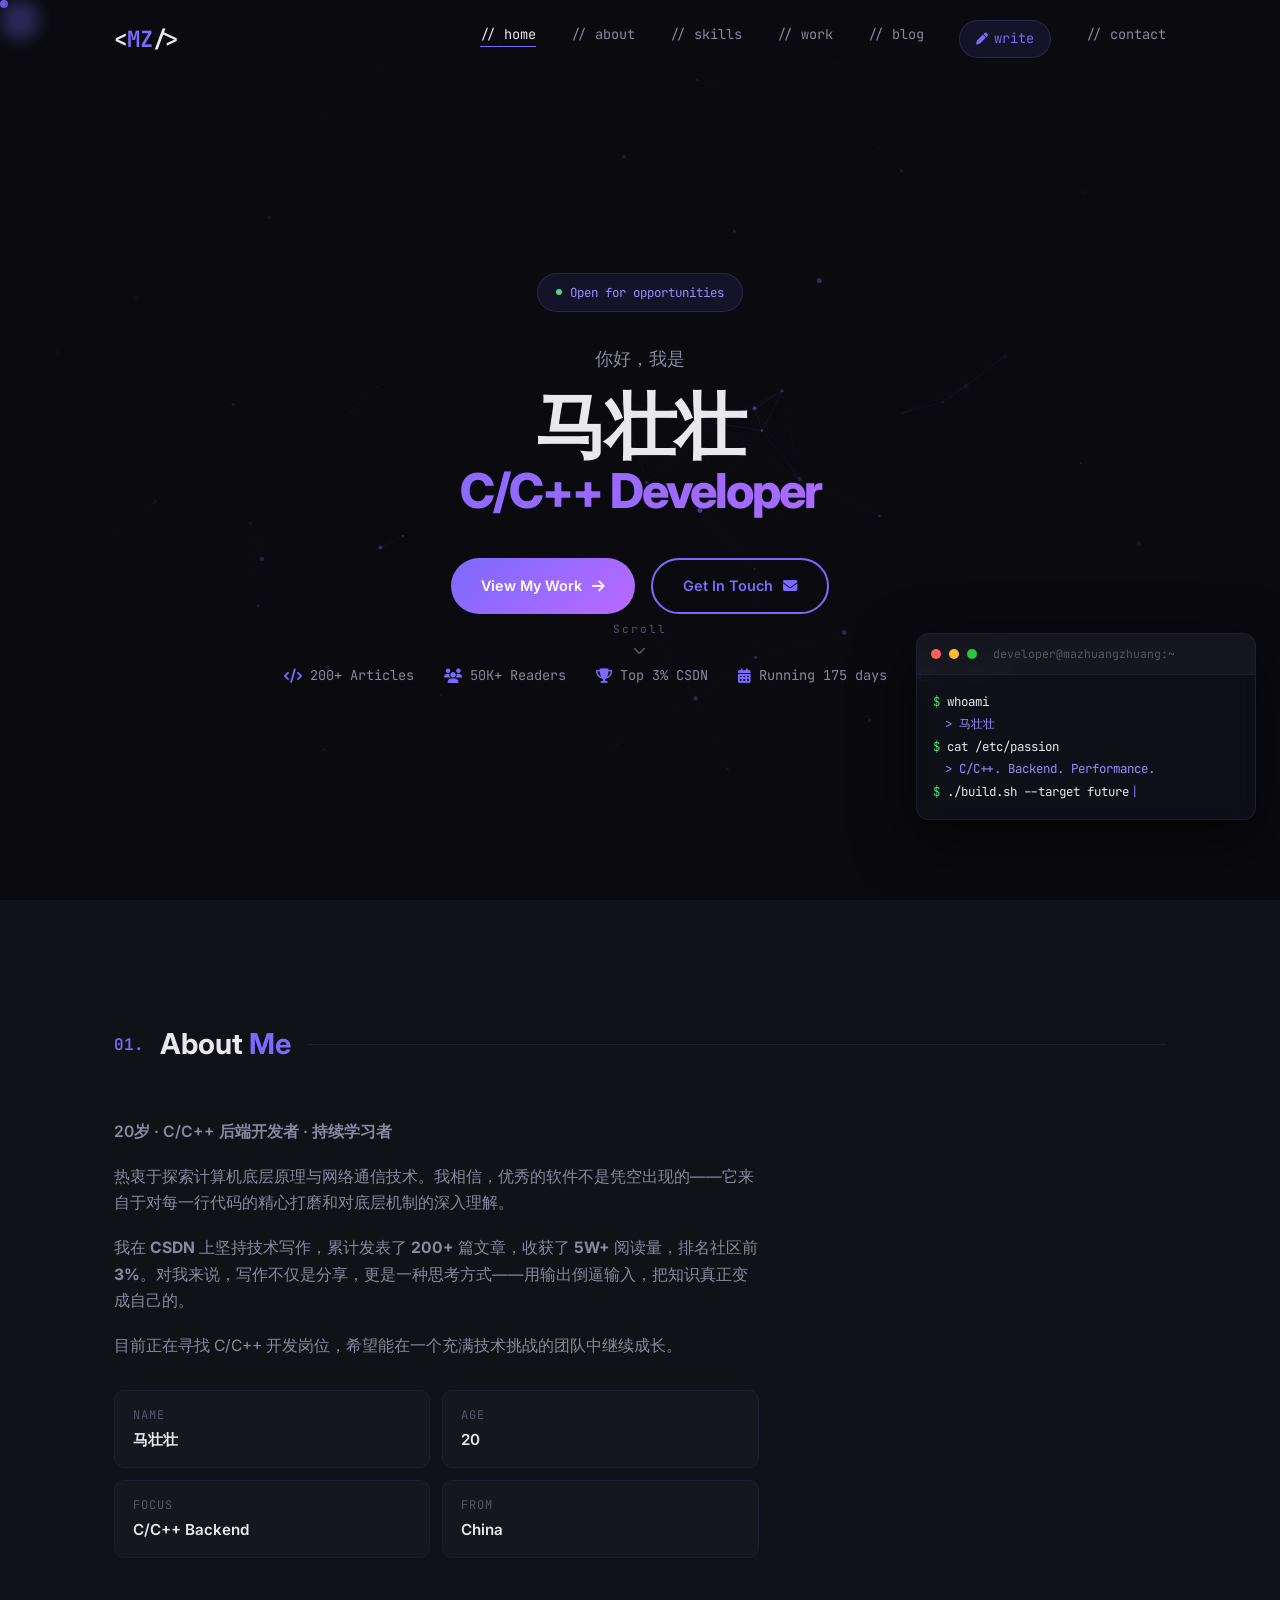
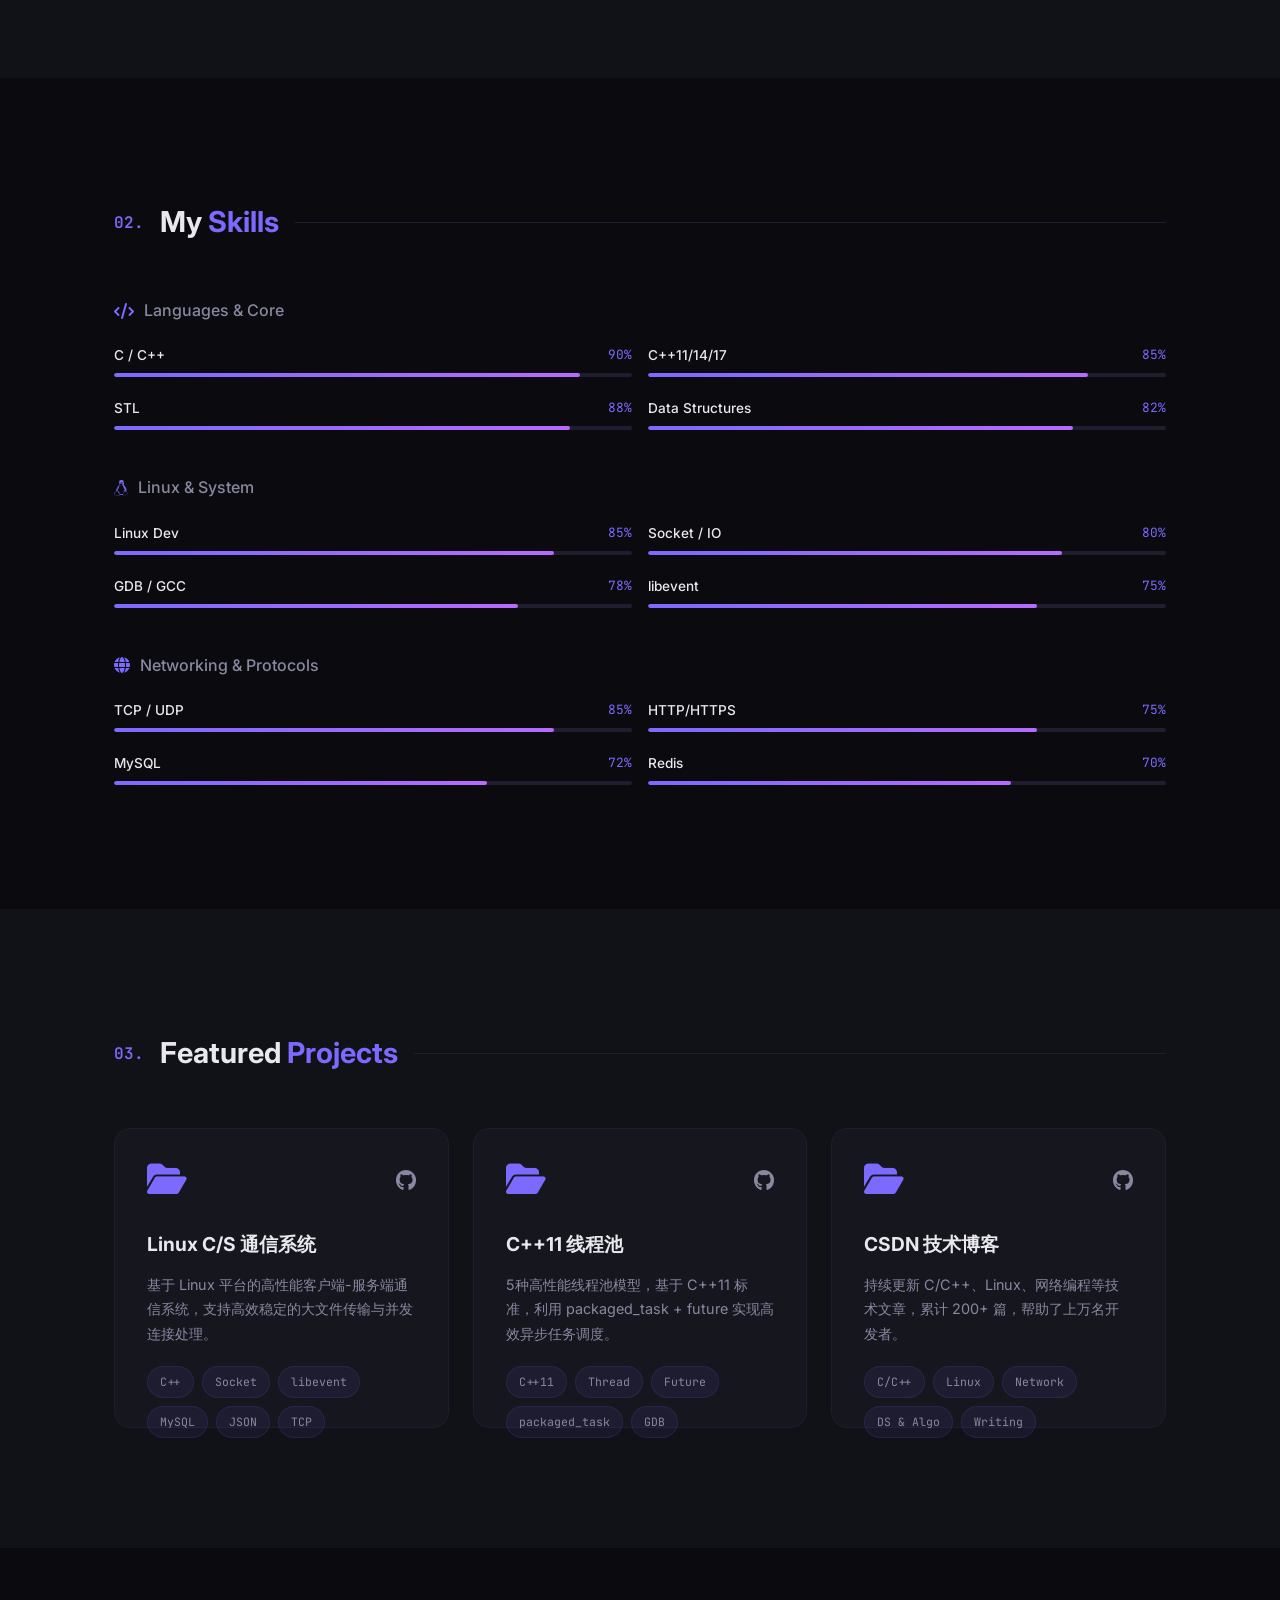
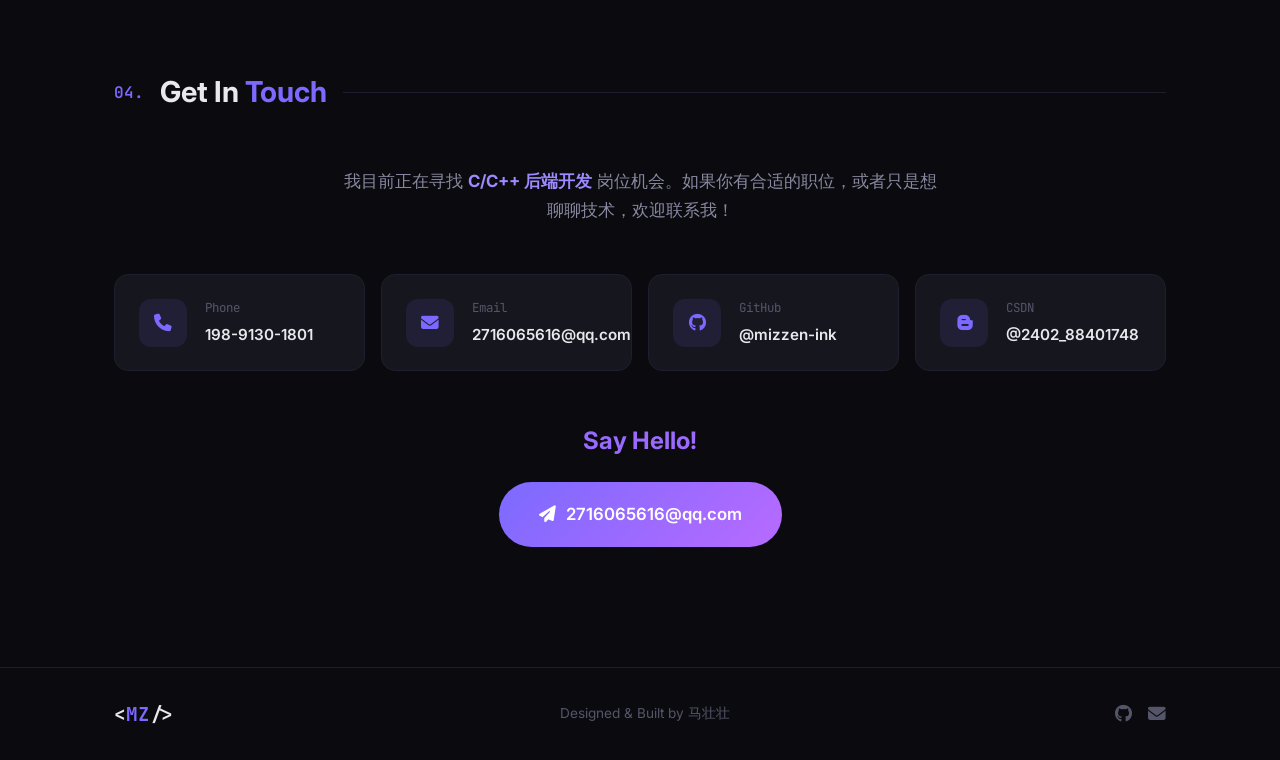
==== commit a2247c6e: "feat: add page view counter using busuanzi - Add busuanzi page view counter to hero section - Add co" ====
--- a/index.html
+++ b/index.html
@@ -76,6 +76,10 @@
                     <i class="fas fa-calendar-alt"></i>
                     <span id="site-age">Loading...</span>
                 </div>
+                <div class="status-item">
+                    <i class="fas fa-eye"></i>
+                    <span id="view-count"><span id="busuanzi_value_site_pv">0</span> Views</span>
+                </div>
             </div>
             <div class="scroll-indicator">
                 <span>Scroll</span>
@@ -398,5 +402,6 @@
     </footer>
 
     <script src="js/main.js"></script>
+    <script async src="https://busuanzi.ibruce.info/busuanzi/2.3/busuanzi.pure.mini.js"></script>
 </body>
 </html>
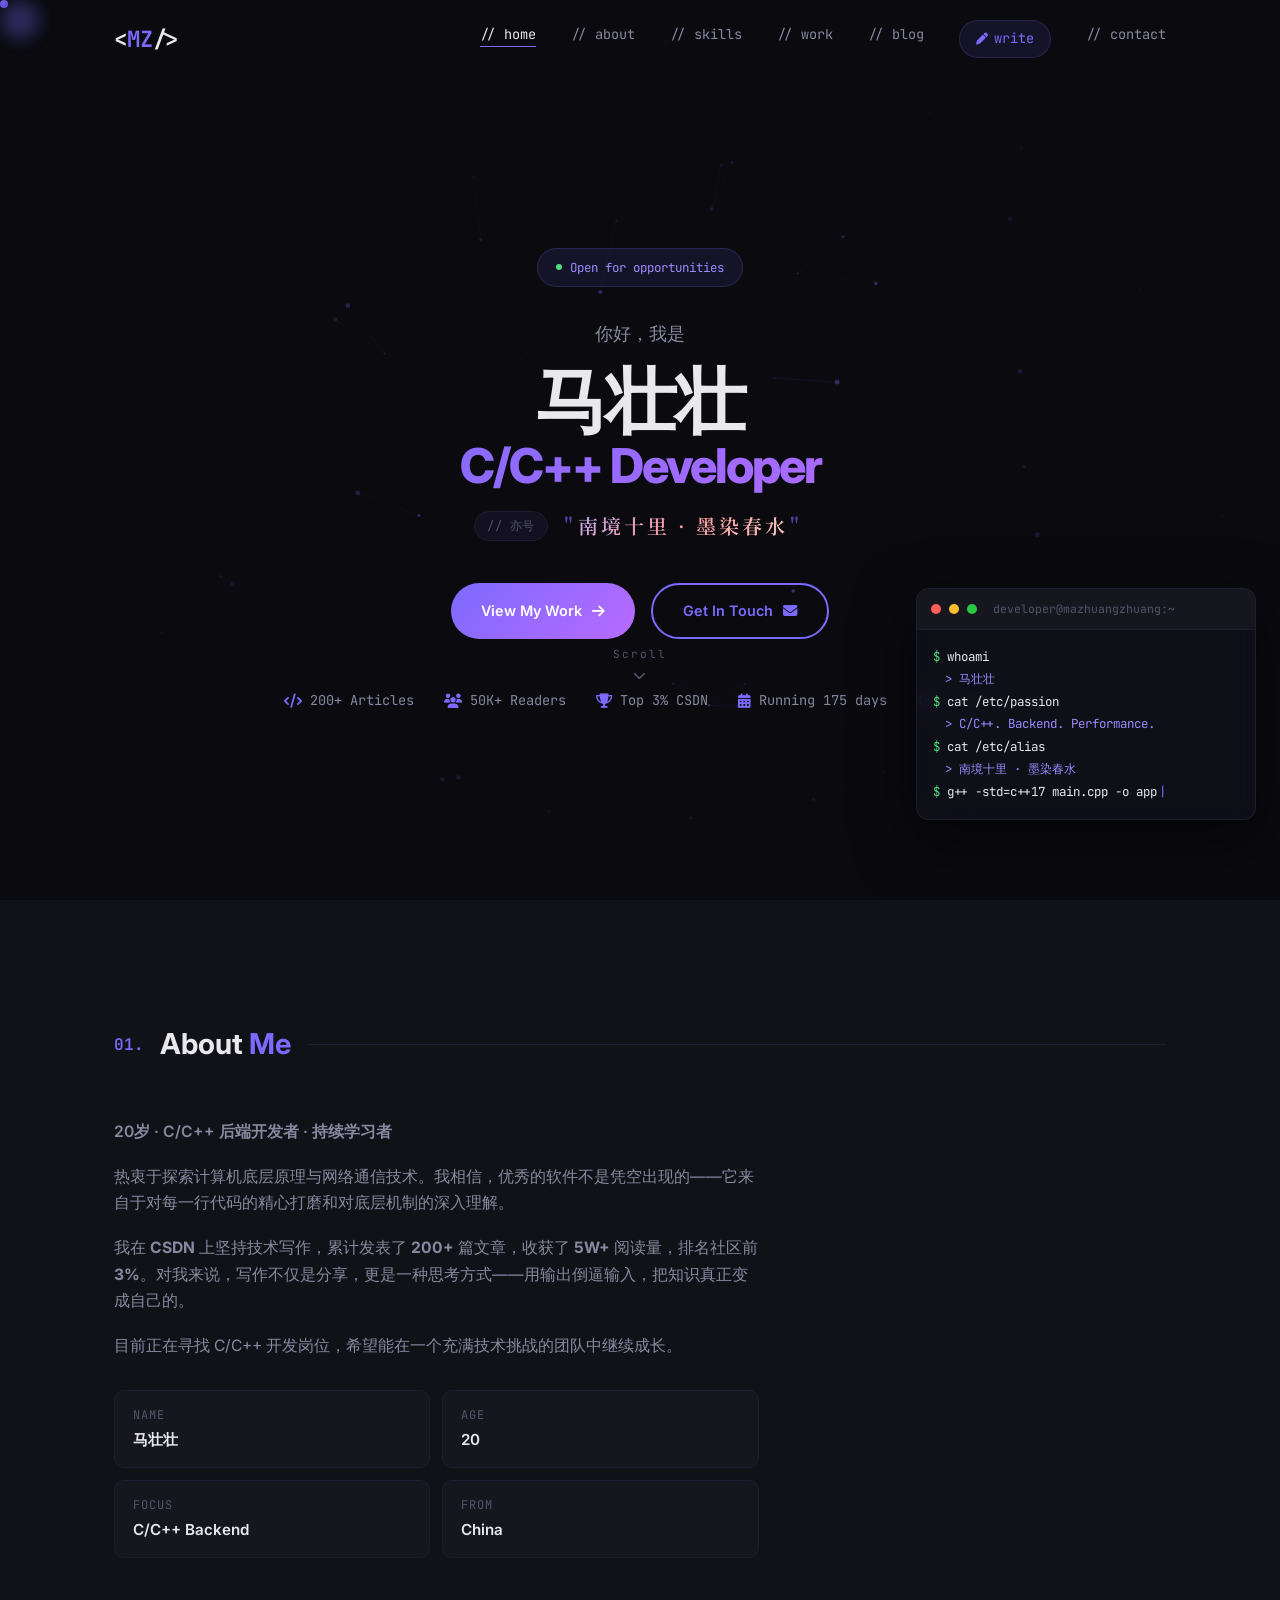
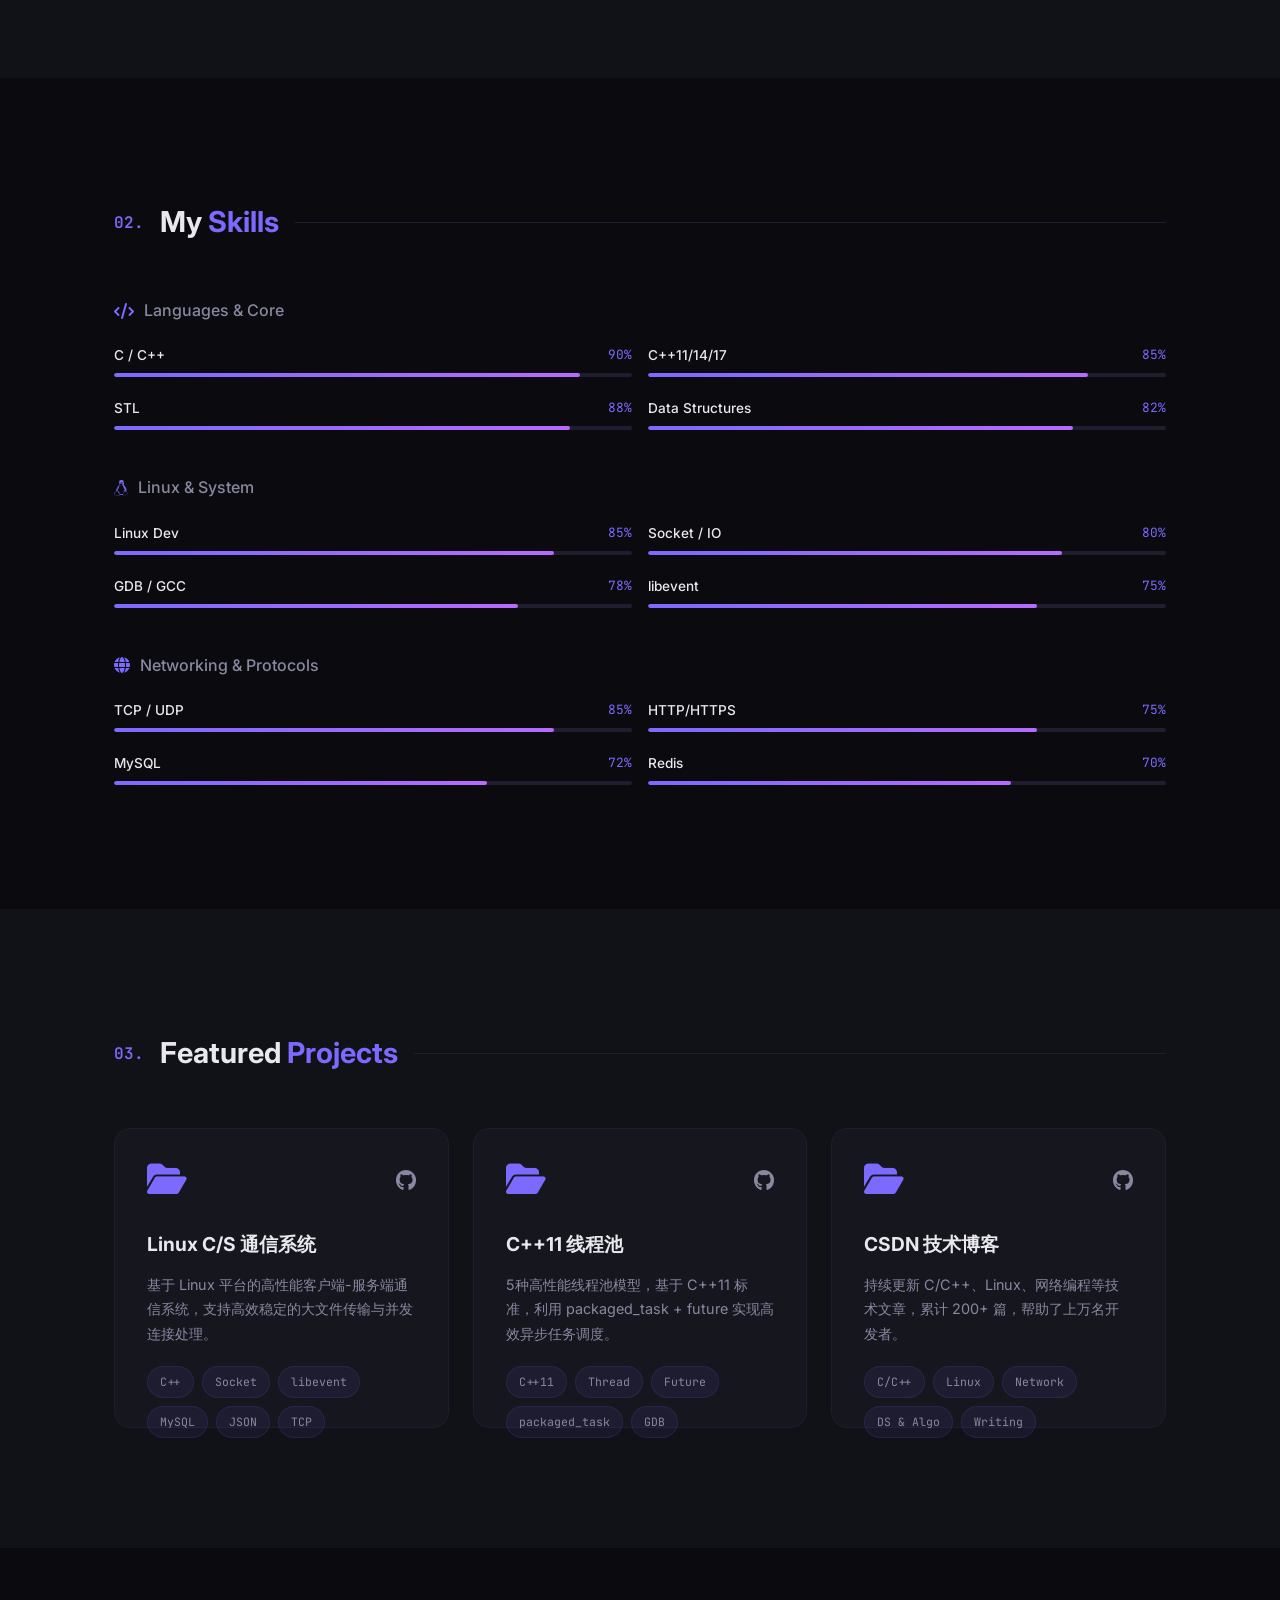
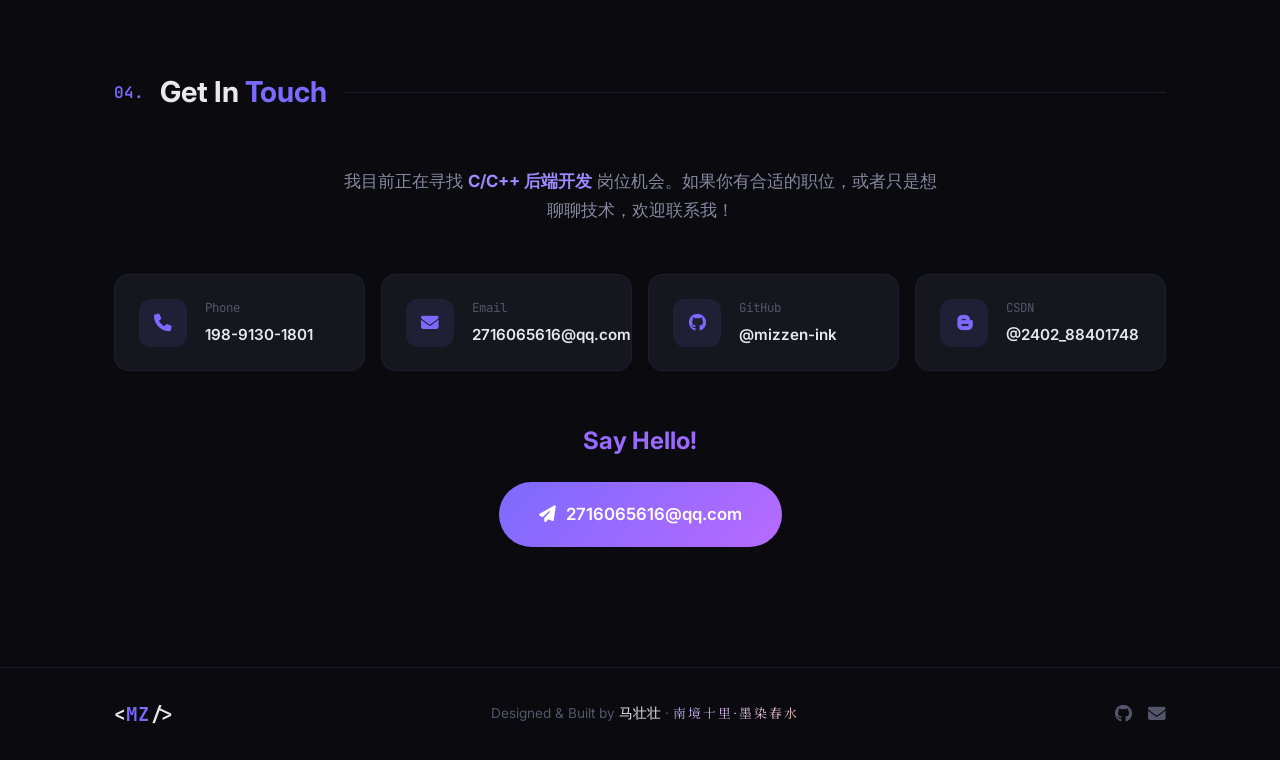
==== commit 7f1a8188: "feat: add online alias "南境十里·墨染春水" to hero, terminal, footer and console Co-Authored-By: Claude Sonn" ====
--- a/index.html
+++ b/index.html
@@ -6,7 +6,7 @@
     <title>马壮壮 | C/C++ 开发工程师</title>
     <link rel="preconnect" href="https://fonts.googleapis.com">
     <link rel="preconnect" href="https://fonts.gstatic.com" crossorigin>
-    <link href="https://fonts.googleapis.com/css2?family=JetBrains+Mono:wght@400;500;600;700;800&family=Inter:wght@300;400;500;600;700;800&display=swap" rel="stylesheet">
+    <link href="https://fonts.googleapis.com/css2?family=JetBrains+Mono:wght@400;500;600;700;800&family=Inter:wght@300;400;500;600;700;800&family=Noto+Serif+SC:wght@400;600;700&display=swap" rel="stylesheet">
     <link rel="stylesheet" href="https://cdnjs.cloudflare.com/ajax/libs/font-awesome/6.5.1/css/all.min.css">
     <link rel="stylesheet" href="css/style.css">
 </head>
@@ -48,6 +48,10 @@
                     <span class="title-line">马壮壮</span>
                     <span class="title-line title-accent">C/C++ Developer</span>
                 </h1>
+                <div class="hero-alias">
+                    <span class="alias-prefix">// 亦号</span>
+                    <span class="alias-name">南境十里 · 墨染春水</span>
+                </div>
             </div>
             <div class="hero-actions">
                 <a href="#projects" class="btn btn-primary">
@@ -98,6 +102,8 @@
                 <p class="output">&gt; 马壮壮</p>
                 <p><span class="prompt">$</span> <span class="cmd">cat /etc/passion</span></p>
                 <p class="output">&gt; C/C++. Backend. Performance.</p>
+                <p><span class="prompt">$</span> <span class="cmd">cat /etc/alias</span></p>
+                <p class="output">&gt; 南境十里 · 墨染春水</p>
                 <p><span class="prompt">$</span> <span class="cmd typing-cmd">./build.sh --target future</span><span class="typed-cursor">|</span></p>
             </div>
         </div>
@@ -393,7 +399,7 @@
     <footer>
         <div class="footer-container">
             <div class="footer-logo">&lt;<span>MZ</span>/&gt;</div>
-            <p class="footer-text">Designed & Built by 马壮壮</p>
+            <p class="footer-text">Designed & Built by <span class="footer-name">马壮壮</span> · <span class="footer-alias">南境十里·墨染春水</span></p>
             <div class="footer-socials">
                 <a href="https://github.com/mizzen-ink" target="_blank"><i class="fab fa-github"></i></a>
                 <a href="mailto:2716065616@qq.com"><i class="fas fa-envelope"></i></a>
--- a/css/style.css
+++ b/css/style.css
@@ -260,6 +260,52 @@
     background-clip: text;
     font-size: clamp(1.8rem, 5vw, 3rem);
 }
+
+/* Hero Alias (网名签名) */
+.hero-alias {
+    margin-top: 16px;
+    display: flex;
+    align-items: center;
+    justify-content: center;
+    gap: 12px;
+    animation: fadeInUp 0.8s ease 0.3s both;
+}
+.alias-prefix {
+    font-family: var(--font-mono);
+    font-size: 0.75rem;
+    color: var(--text-muted);
+    background: rgba(124, 106, 255, 0.08);
+    padding: 4px 12px;
+    border-radius: 50px;
+    border: 1px solid var(--border);
+    letter-spacing: 0.5px;
+}
+.alias-name {
+    font-family: 'Noto Serif SC', 'STSong', 'SimSun', serif;
+    font-size: clamp(1rem, 2.5vw, 1.25rem);
+    font-weight: 600;
+    background: linear-gradient(135deg, #b8a9ff 0%, #ff9a9e 50%, #fad0c4 100%);
+    -webkit-background-clip: text;
+    -webkit-text-fill-color: transparent;
+    background-clip: text;
+    letter-spacing: 3px;
+    position: relative;
+    padding: 0 4px;
+}
+.alias-name::before {
+    content: '"';
+    -webkit-text-fill-color: var(--accent);
+    color: var(--accent);
+    opacity: 0.6;
+    margin-right: 2px;
+}
+.alias-name::after {
+    content: '"';
+    -webkit-text-fill-color: var(--accent);
+    color: var(--accent);
+    opacity: 0.6;
+    margin-left: 2px;
+}
 .hero-actions {
     display: flex;
     justify-content: center;
@@ -892,6 +938,17 @@
 }
 .footer-logo span { color: var(--accent); }
 .footer-text { color: var(--text-muted); font-size: 0.85rem; }
+.footer-name { color: var(--text-primary); }
+.footer-alias {
+    font-family: 'Noto Serif SC', 'STSong', 'SimSun', serif;
+    color: var(--text-secondary);
+    font-size: 0.8rem;
+    letter-spacing: 2px;
+    background: linear-gradient(135deg, #b8a9ff 0%, #fad0c4 100%);
+    -webkit-background-clip: text;
+    -webkit-text-fill-color: transparent;
+    background-clip: text;
+}
 .footer-socials { display: flex; gap: 16px; }
 .footer-socials a {
     color: var(--text-muted);
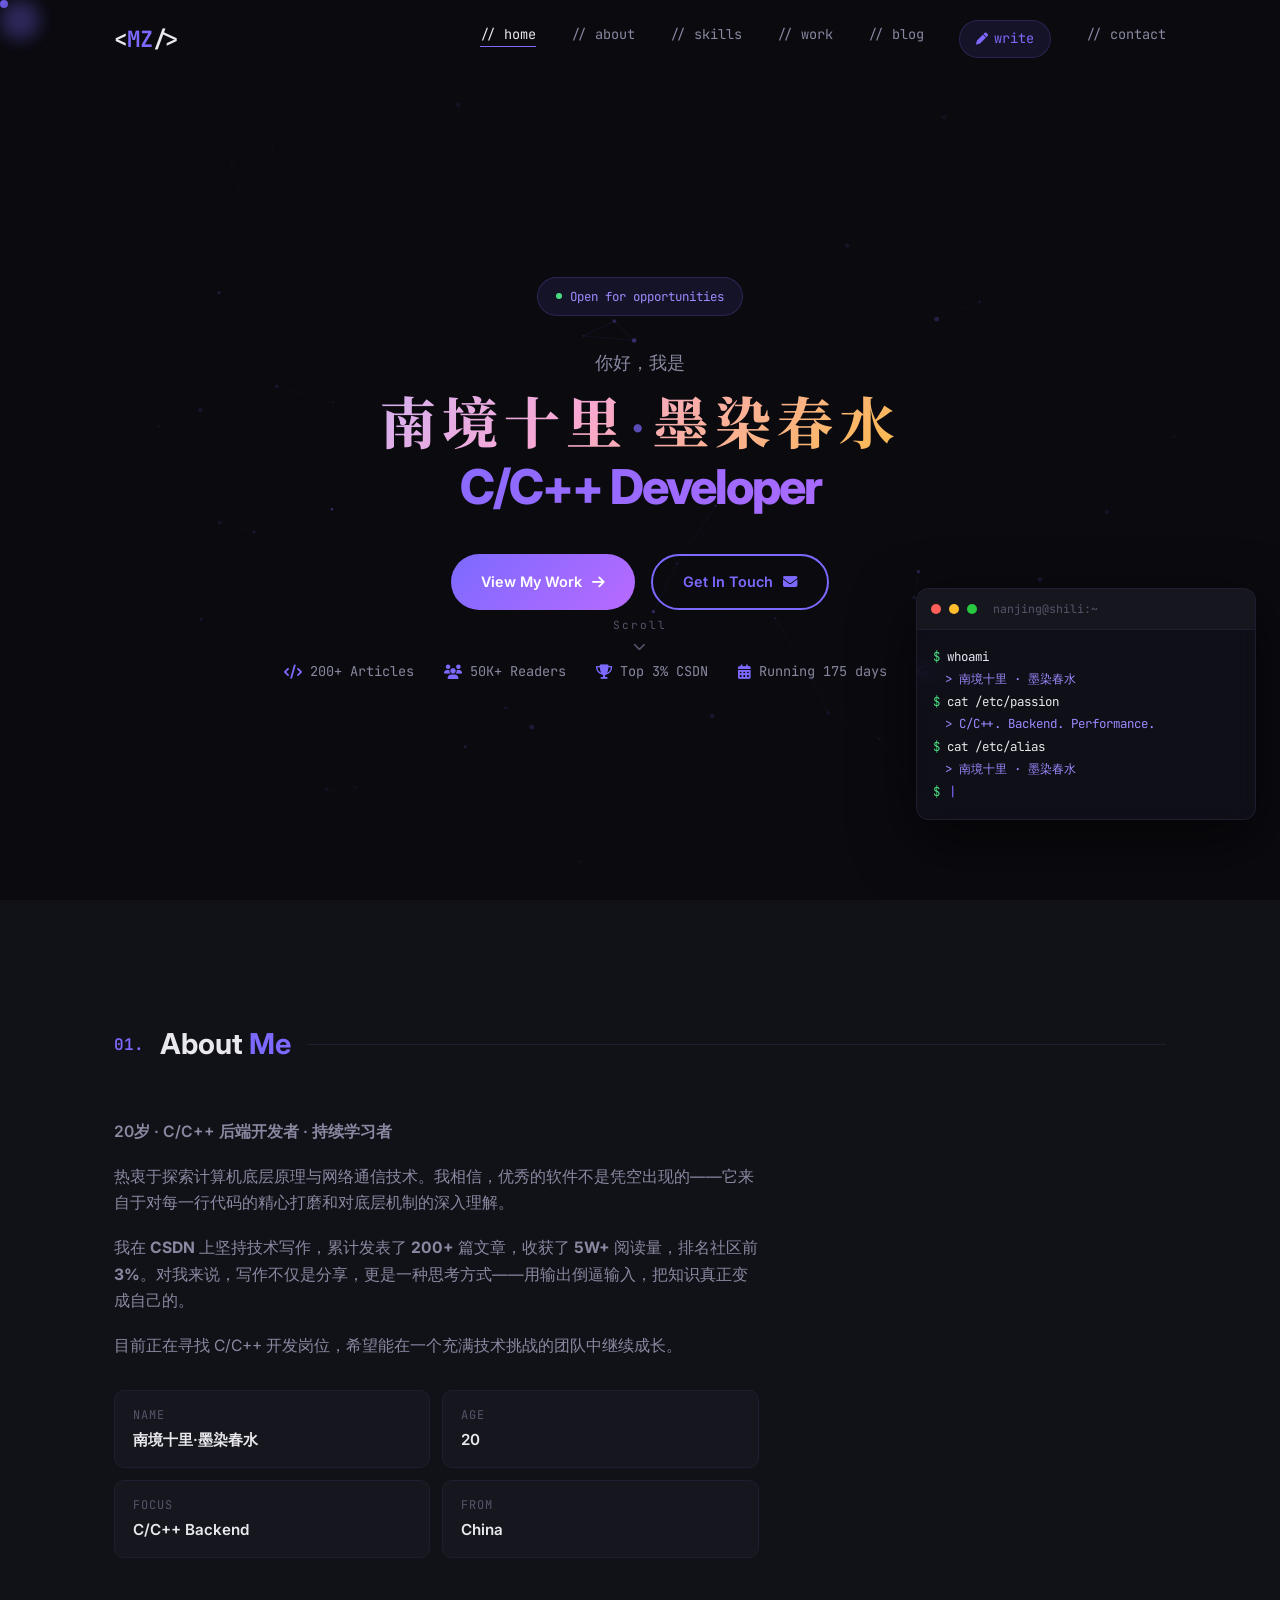
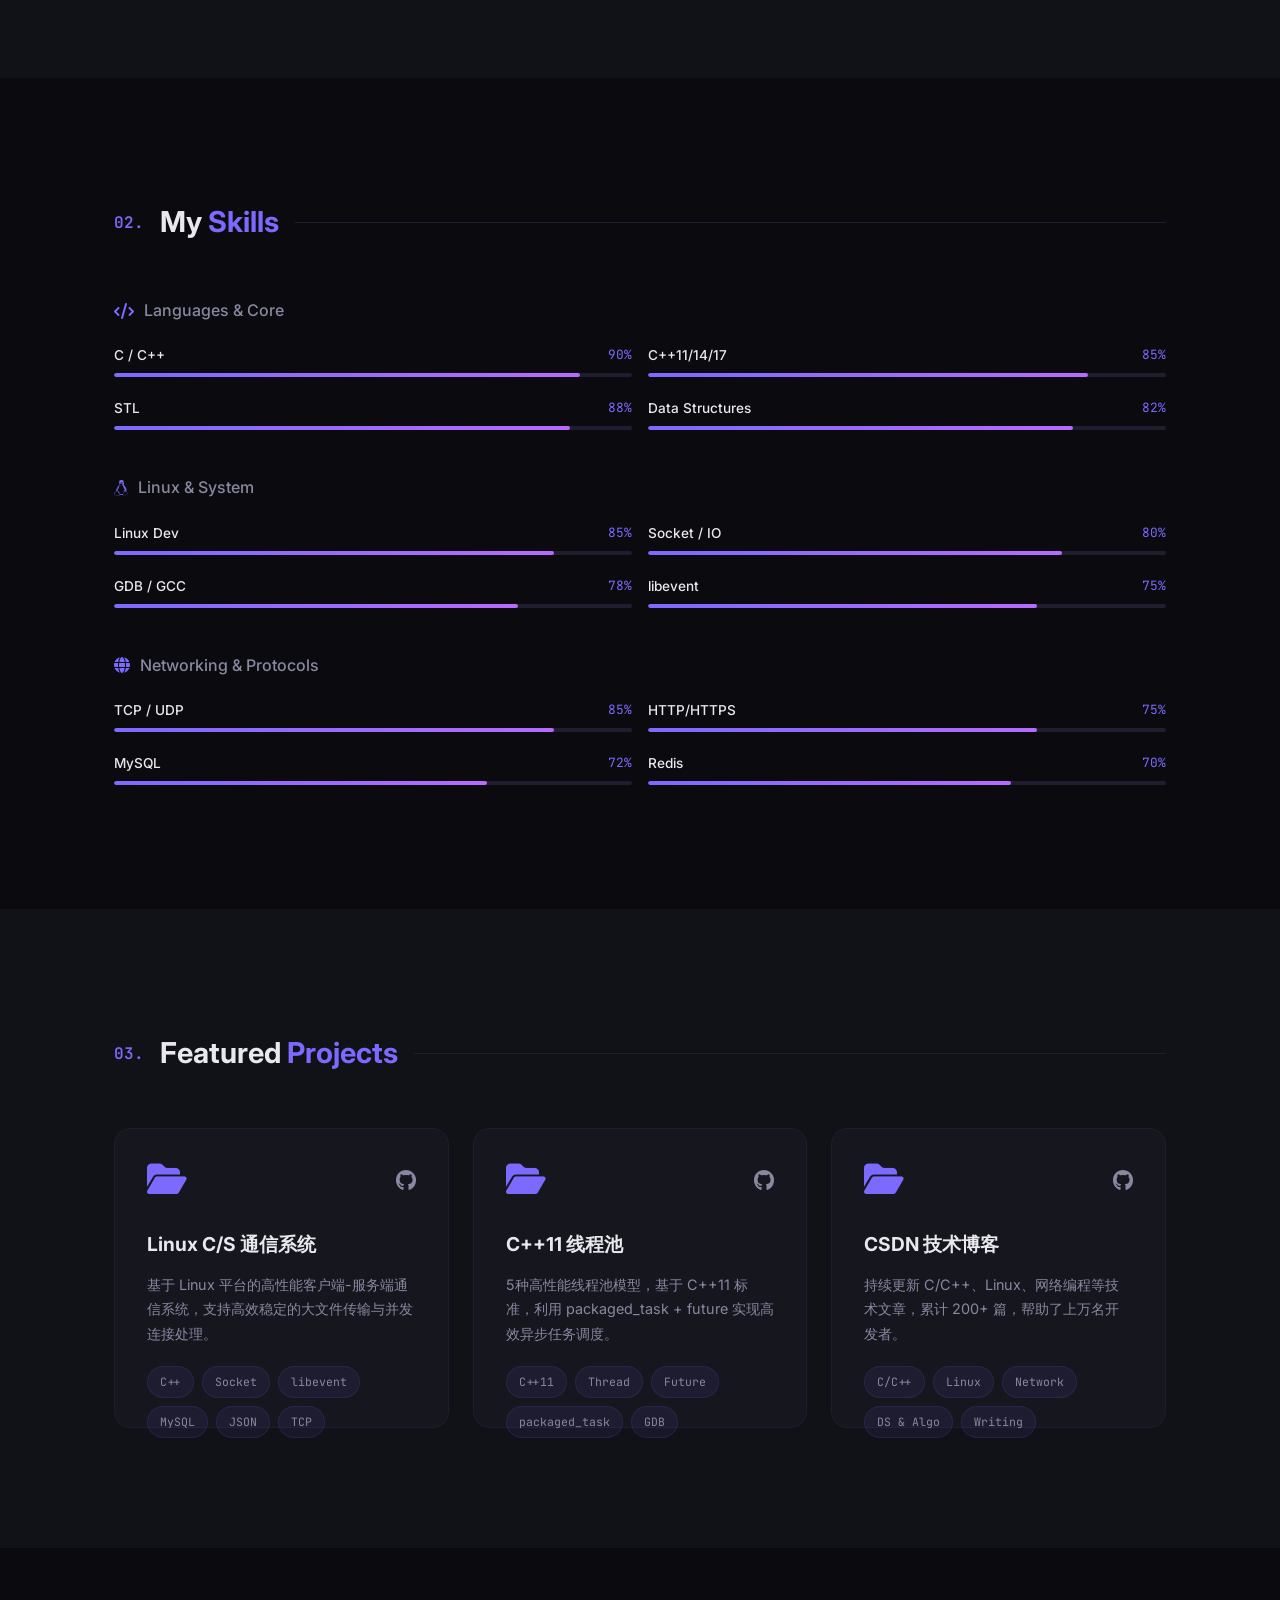
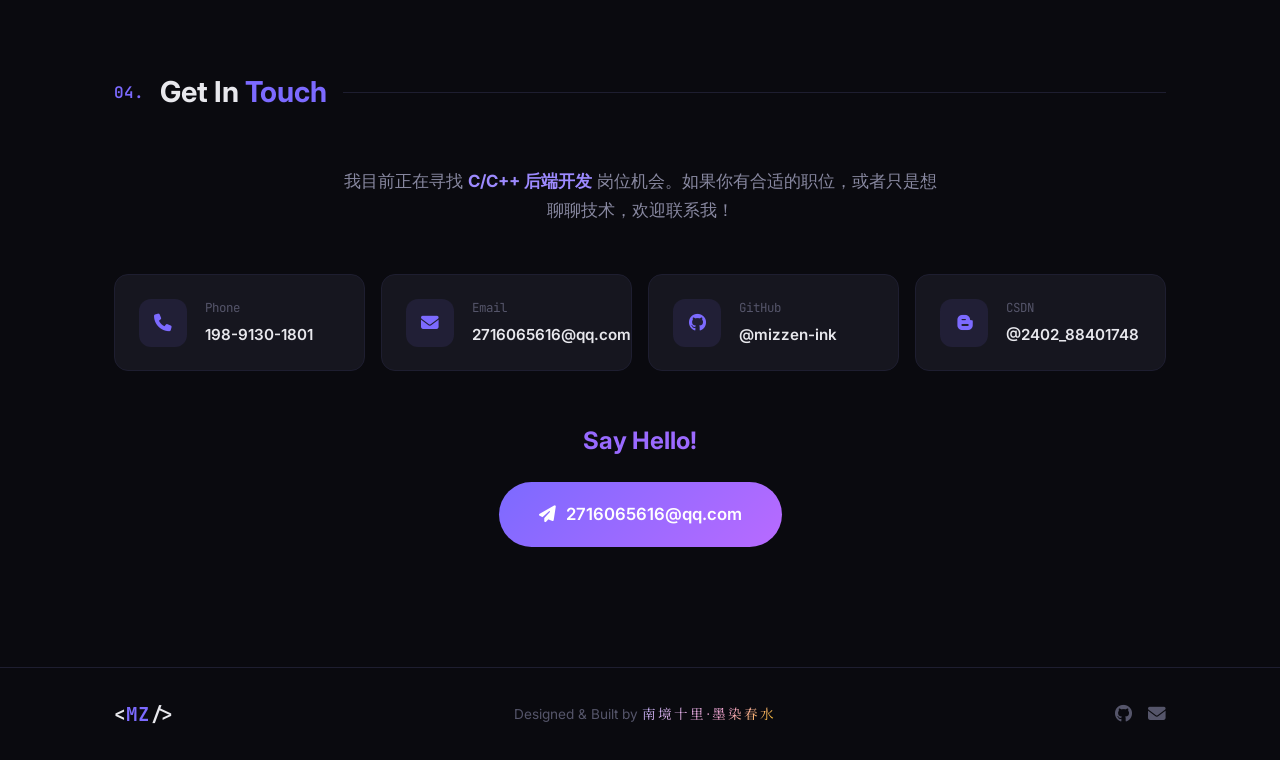
==== commit ca741fd9: "feat: replace real name with online alias "南境十里·墨染春水" across the site Co-Authored-By: Claude Sonnet " ====
--- a/index.html
+++ b/index.html
@@ -3,7 +3,7 @@
 <head>
     <meta charset="UTF-8">
     <meta name="viewport" content="width=device-width, initial-scale=1.0">
-    <title>马壮壮 | C/C++ 开发工程师</title>
+    <title>南境十里·墨染春水 | C/C++ 开发工程师</title>
     <link rel="preconnect" href="https://fonts.googleapis.com">
     <link rel="preconnect" href="https://fonts.gstatic.com" crossorigin>
     <link href="https://fonts.googleapis.com/css2?family=JetBrains+Mono:wght@400;500;600;700;800&family=Inter:wght@300;400;500;600;700;800&family=Noto+Serif+SC:wght@400;600;700&display=swap" rel="stylesheet">
@@ -45,13 +45,9 @@
             <div class="hero-text">
                 <p class="hero-greeting">你好，我是</p>
                 <h1 class="hero-title">
-                    <span class="title-line">马壮壮</span>
+                    <span class="title-line title-name">南境十里<span class="title-dot">·</span>墨染春水</span>
                     <span class="title-line title-accent">C/C++ Developer</span>
                 </h1>
-                <div class="hero-alias">
-                    <span class="alias-prefix">// 亦号</span>
-                    <span class="alias-name">南境十里 · 墨染春水</span>
-                </div>
             </div>
             <div class="hero-actions">
                 <a href="#projects" class="btn btn-primary">
@@ -95,11 +91,11 @@
                 <span class="terminal-dot red"></span>
                 <span class="terminal-dot yellow"></span>
                 <span class="terminal-dot green"></span>
-                <span class="terminal-title">developer@mazhuangzhuang:~</span>
+                <span class="terminal-title">nanjing@shili:~</span>
             </div>
             <div class="terminal-body">
                 <p><span class="prompt">$</span> <span class="cmd">whoami</span></p>
-                <p class="output">&gt; 马壮壮</p>
+                <p class="output">&gt; 南境十里 · 墨染春水</p>
                 <p><span class="prompt">$</span> <span class="cmd">cat /etc/passion</span></p>
                 <p class="output">&gt; C/C++. Backend. Performance.</p>
                 <p><span class="prompt">$</span> <span class="cmd">cat /etc/alias</span></p>
@@ -125,7 +121,7 @@
                     <div class="about-info">
                         <div class="info-item">
                             <span class="info-label">Name</span>
-                            <span class="info-value">马壮壮</span>
+                            <span class="info-value">南境十里·墨染春水</span>
                         </div>
                         <div class="info-item">
                             <span class="info-label">Age</span>
@@ -399,7 +395,7 @@
     <footer>
         <div class="footer-container">
             <div class="footer-logo">&lt;<span>MZ</span>/&gt;</div>
-            <p class="footer-text">Designed & Built by <span class="footer-name">马壮壮</span> · <span class="footer-alias">南境十里·墨染春水</span></p>
+            <p class="footer-text">Designed & Built by <span class="footer-alias">南境十里·墨染春水</span></p>
             <div class="footer-socials">
                 <a href="https://github.com/mizzen-ink" target="_blank"><i class="fab fa-github"></i></a>
                 <a href="mailto:2716065616@qq.com"><i class="fas fa-envelope"></i></a>
--- a/css/style.css
+++ b/css/style.css
@@ -1,5 +1,5 @@
 /* ============================================
-   马壮壮 | Personal Portfolio
+   南境十里·墨染春水 | Personal Portfolio
    Modern Dark Theme with Glassmorphism
    ============================================ */
 
@@ -253,58 +253,30 @@
     line-height: 1.1;
     letter-spacing: -2px;
 }
+.title-name {
+    font-family: 'Noto Serif SC', 'STSong', 'SimSun', serif;
+    font-size: clamp(2rem, 6vw, 3.5rem);
+    letter-spacing: 6px;
+    background: linear-gradient(135deg, #c4b5fd 0%, #f9a8d4 40%, #fbbf24 100%);
+    -webkit-background-clip: text;
+    -webkit-text-fill-color: transparent;
+    background-clip: text;
+    padding-bottom: 8px;
+}
+.title-dot {
+    font-family: var(--font-sans);
+    -webkit-text-fill-color: var(--accent);
+    color: var(--accent);
+    margin: 0 4px;
+    font-size: 0.8em;
+    opacity: 0.7;
+}
 .title-accent {
     background: var(--accent-gradient);
     -webkit-background-clip: text;
     -webkit-text-fill-color: transparent;
     background-clip: text;
     font-size: clamp(1.8rem, 5vw, 3rem);
-}
-
-/* Hero Alias (网名签名) */
-.hero-alias {
-    margin-top: 16px;
-    display: flex;
-    align-items: center;
-    justify-content: center;
-    gap: 12px;
-    animation: fadeInUp 0.8s ease 0.3s both;
-}
-.alias-prefix {
-    font-family: var(--font-mono);
-    font-size: 0.75rem;
-    color: var(--text-muted);
-    background: rgba(124, 106, 255, 0.08);
-    padding: 4px 12px;
-    border-radius: 50px;
-    border: 1px solid var(--border);
-    letter-spacing: 0.5px;
-}
-.alias-name {
-    font-family: 'Noto Serif SC', 'STSong', 'SimSun', serif;
-    font-size: clamp(1rem, 2.5vw, 1.25rem);
-    font-weight: 600;
-    background: linear-gradient(135deg, #b8a9ff 0%, #ff9a9e 50%, #fad0c4 100%);
-    -webkit-background-clip: text;
-    -webkit-text-fill-color: transparent;
-    background-clip: text;
-    letter-spacing: 3px;
-    position: relative;
-    padding: 0 4px;
-}
-.alias-name::before {
-    content: '"';
-    -webkit-text-fill-color: var(--accent);
-    color: var(--accent);
-    opacity: 0.6;
-    margin-right: 2px;
-}
-.alias-name::after {
-    content: '"';
-    -webkit-text-fill-color: var(--accent);
-    color: var(--accent);
-    opacity: 0.6;
-    margin-left: 2px;
 }
 .hero-actions {
     display: flex;
@@ -938,16 +910,13 @@
 }
 .footer-logo span { color: var(--accent); }
 .footer-text { color: var(--text-muted); font-size: 0.85rem; }
-.footer-name { color: var(--text-primary); }
 .footer-alias {
     font-family: 'Noto Serif SC', 'STSong', 'SimSun', serif;
-    color: var(--text-secondary);
-    font-size: 0.8rem;
-    letter-spacing: 2px;
-    background: linear-gradient(135deg, #b8a9ff 0%, #fad0c4 100%);
+    background: linear-gradient(135deg, #c4b5fd 0%, #f9a8d4 60%, #fbbf24 100%);
     -webkit-background-clip: text;
     -webkit-text-fill-color: transparent;
     background-clip: text;
+    letter-spacing: 2px;
 }
 .footer-socials { display: flex; gap: 16px; }
 .footer-socials a {
